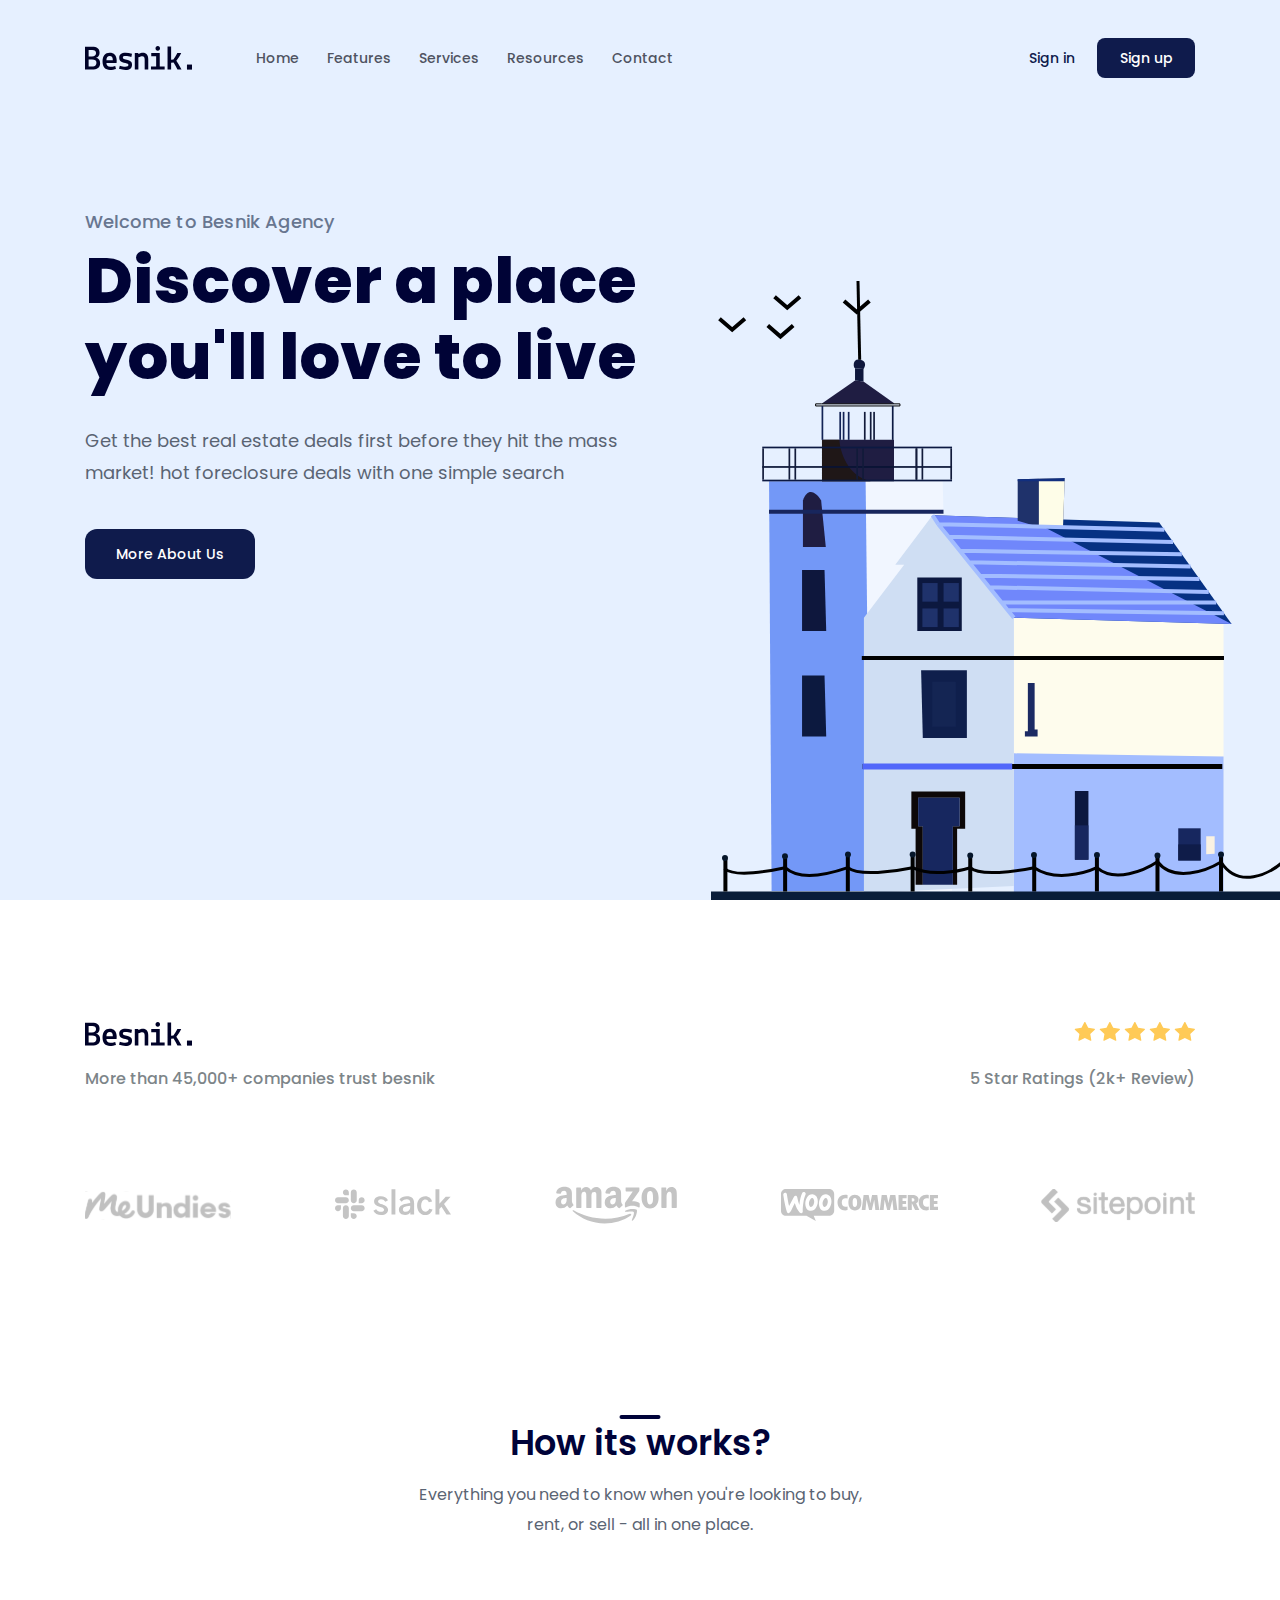
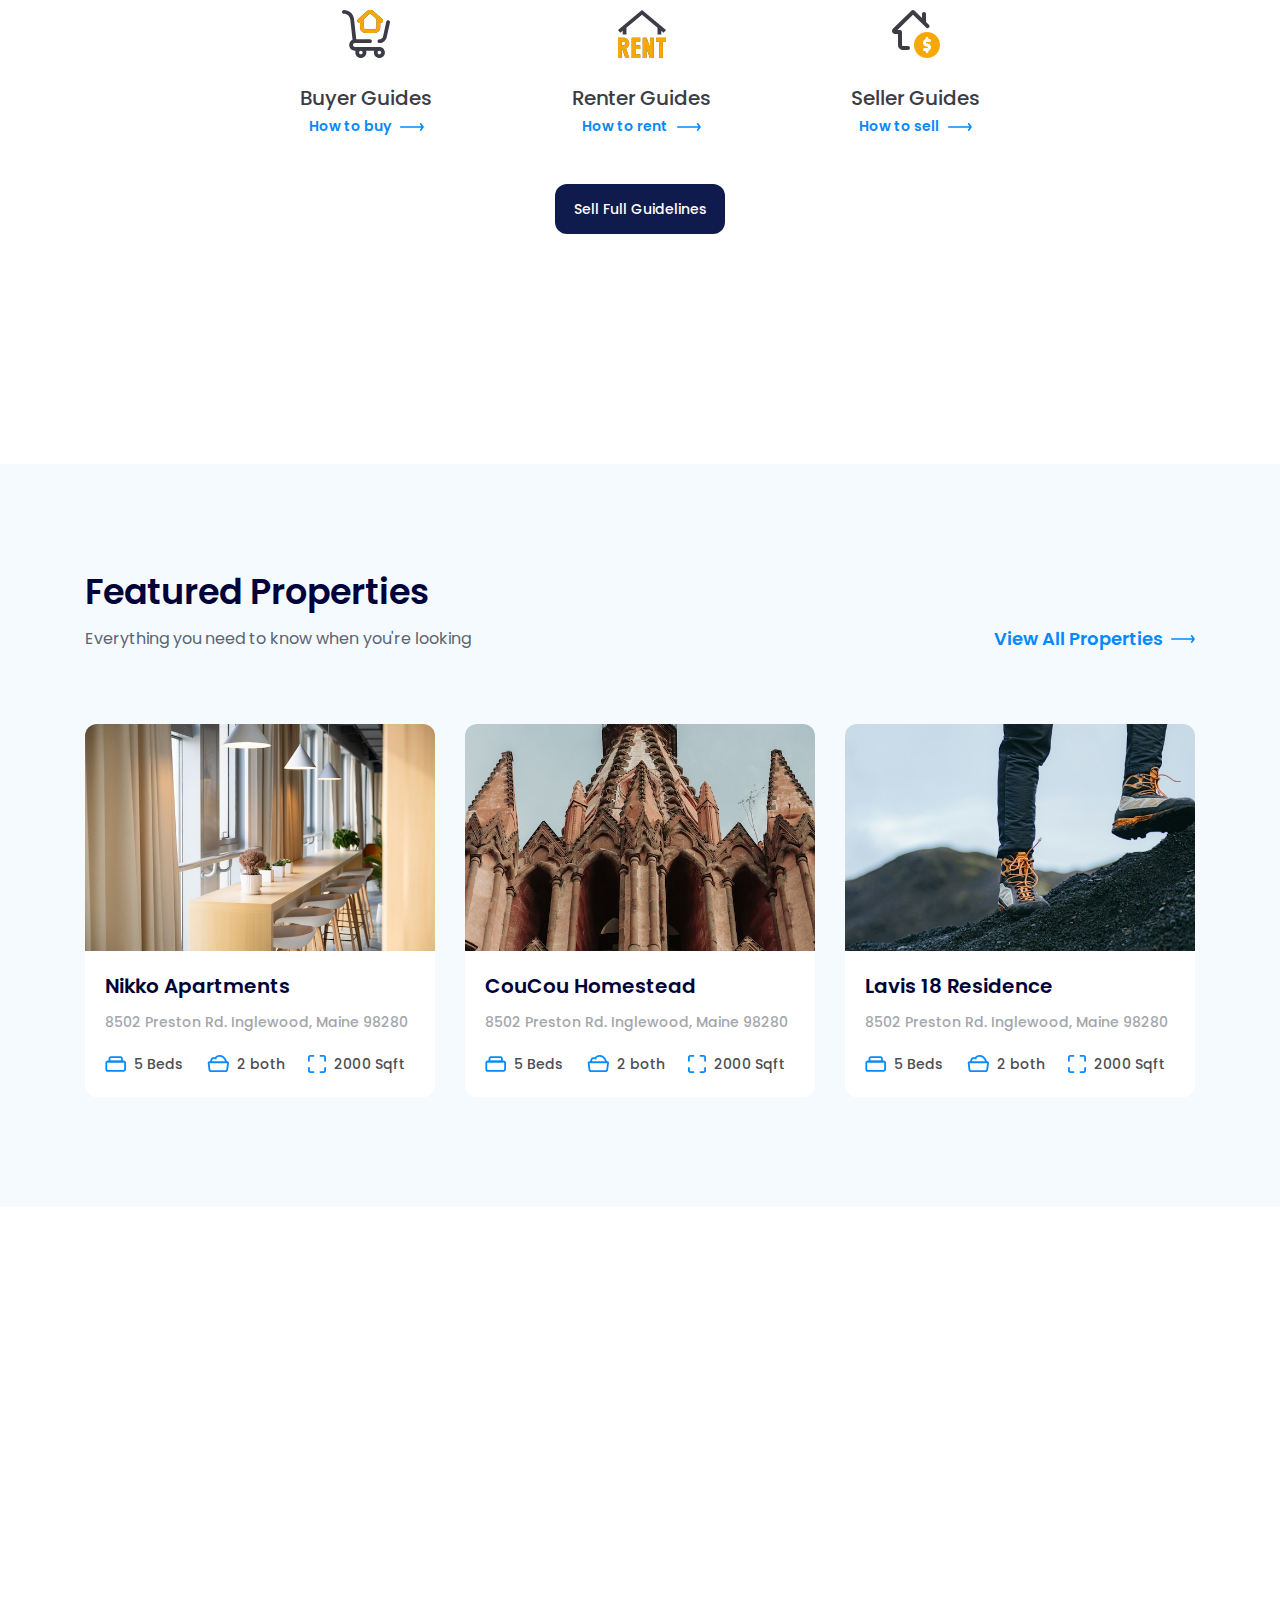
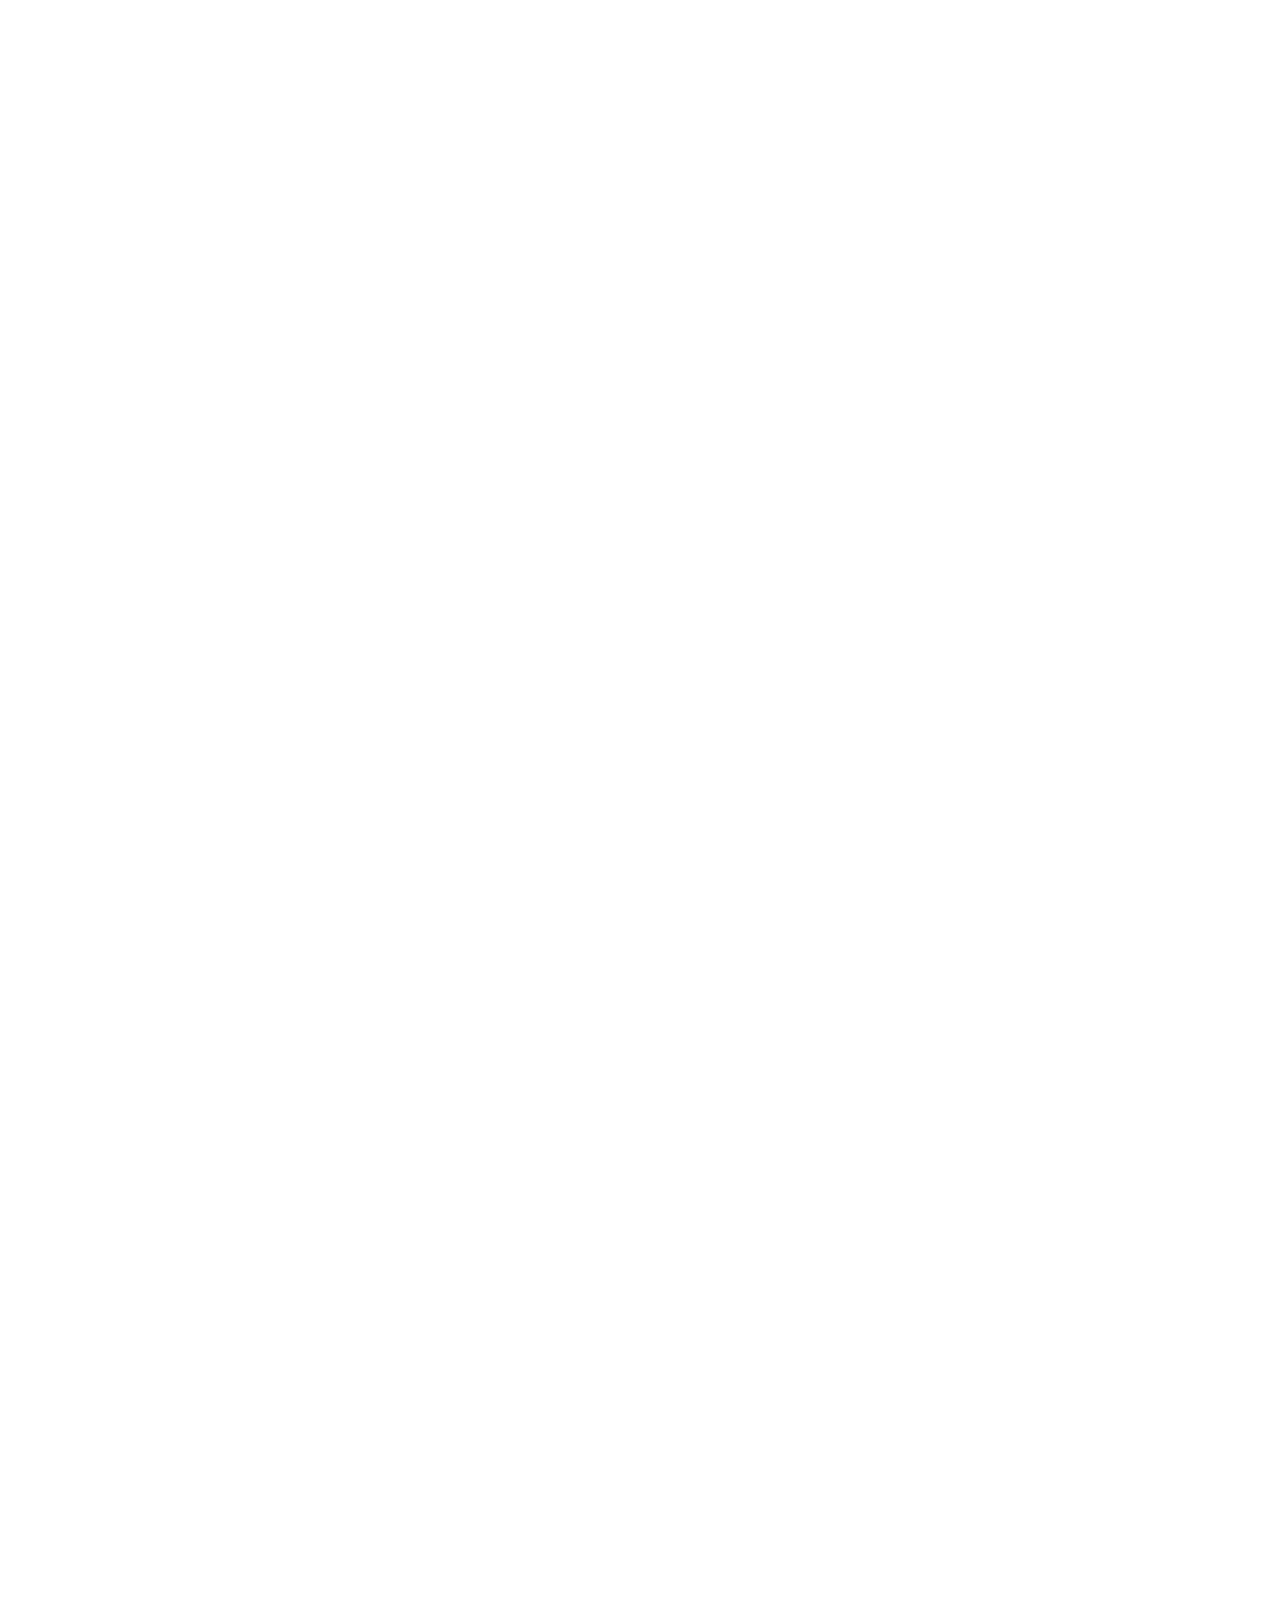
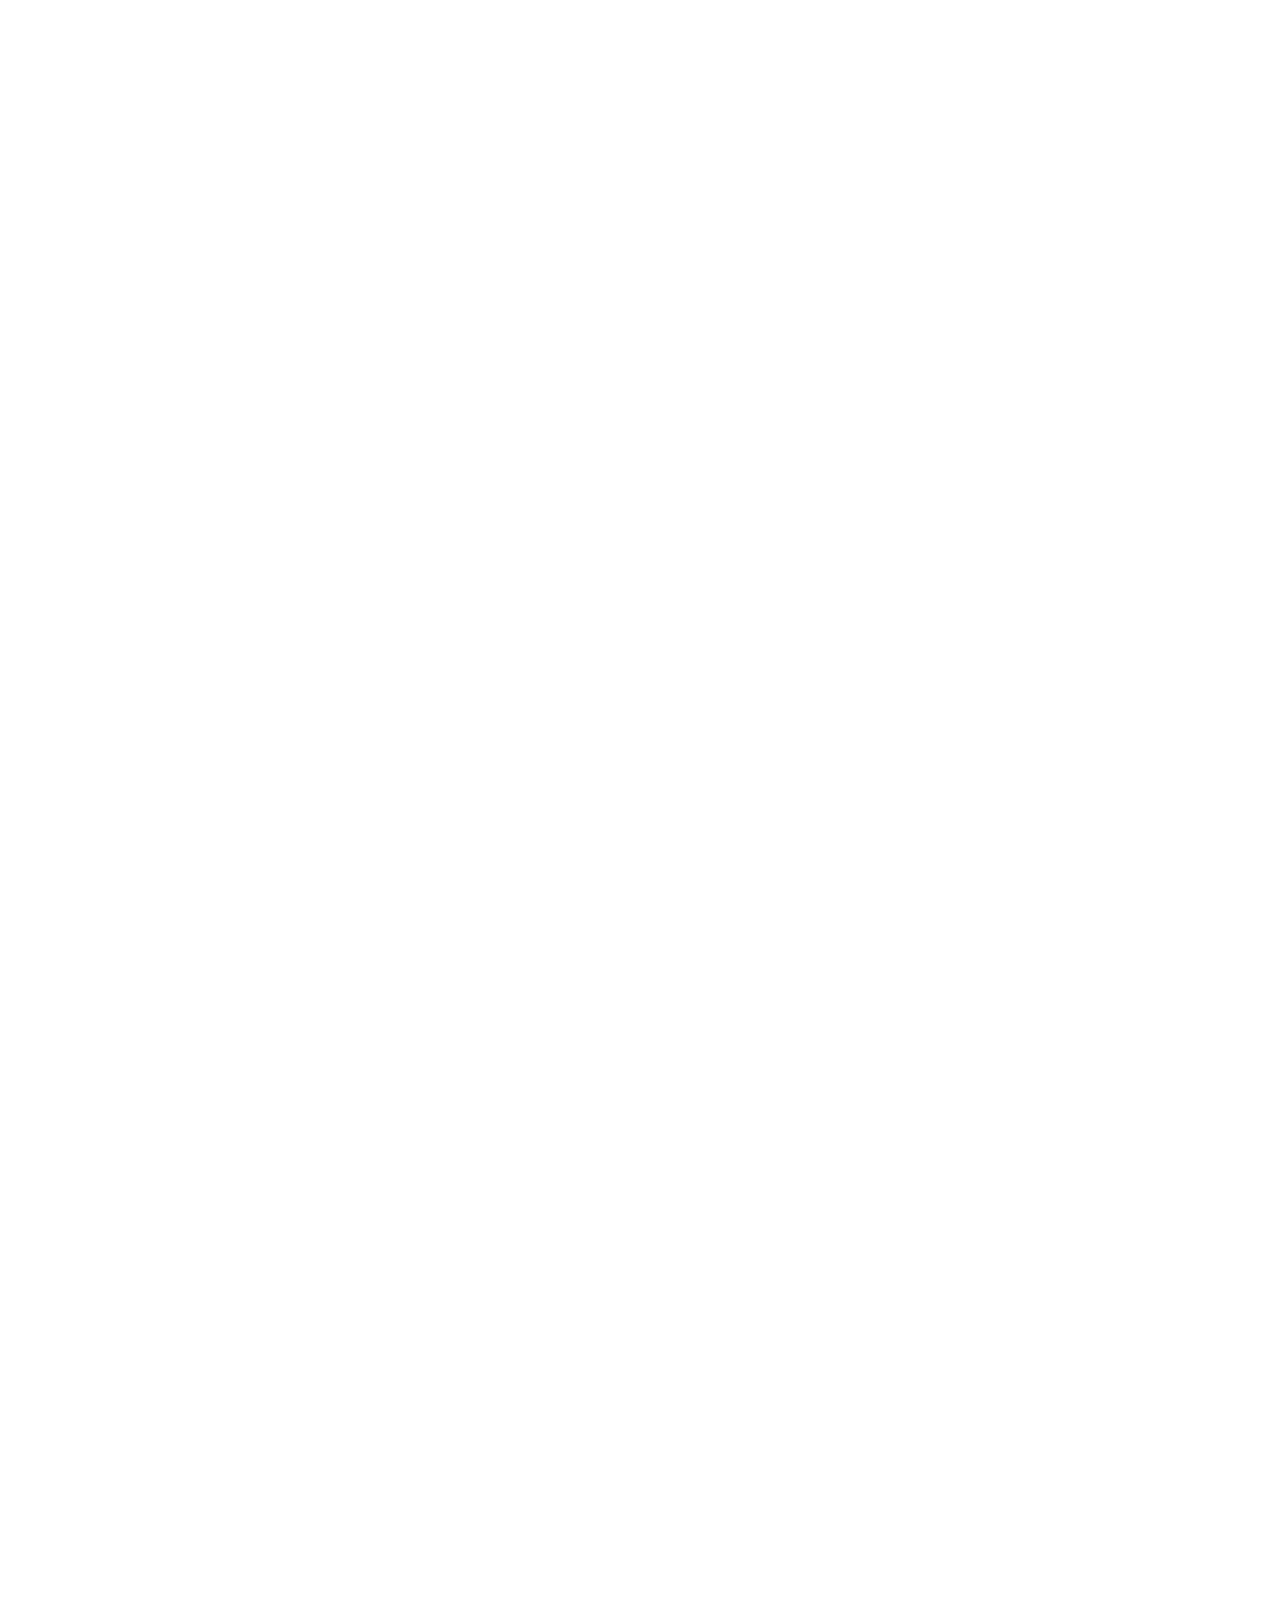
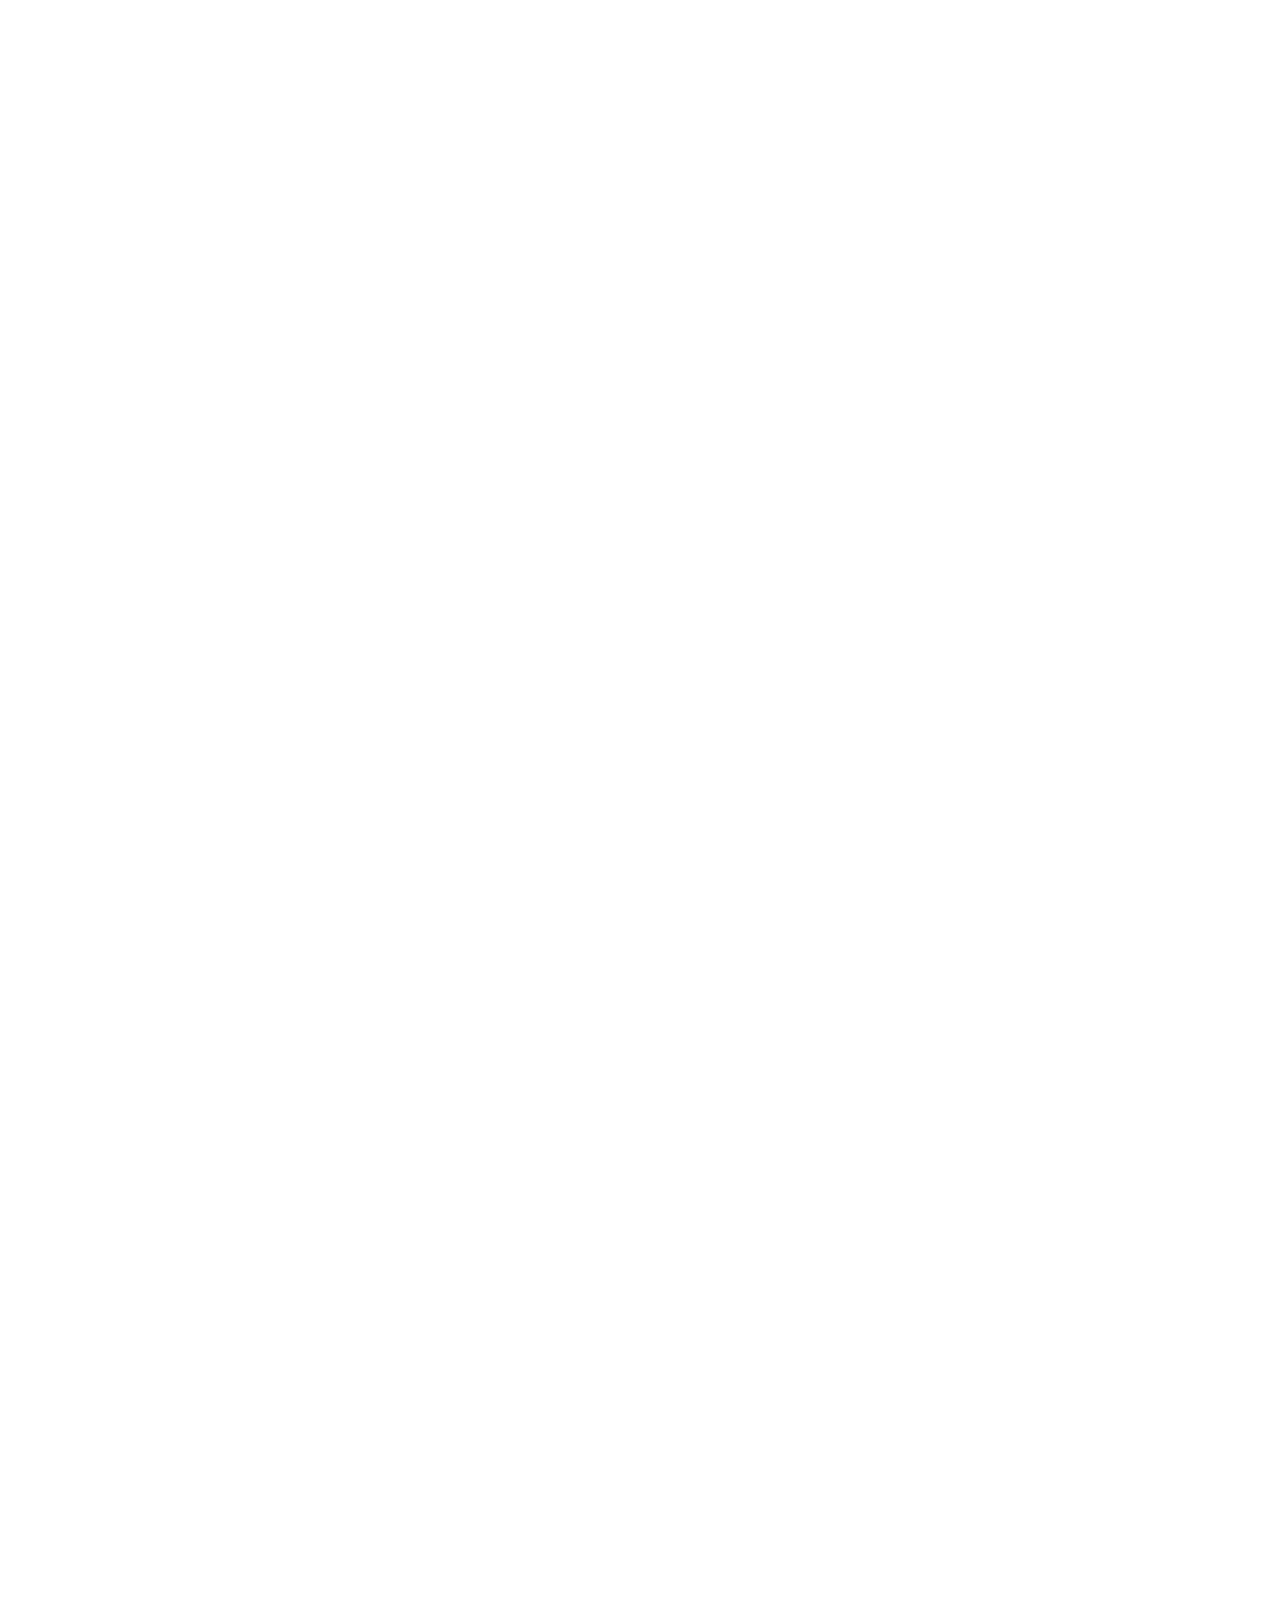
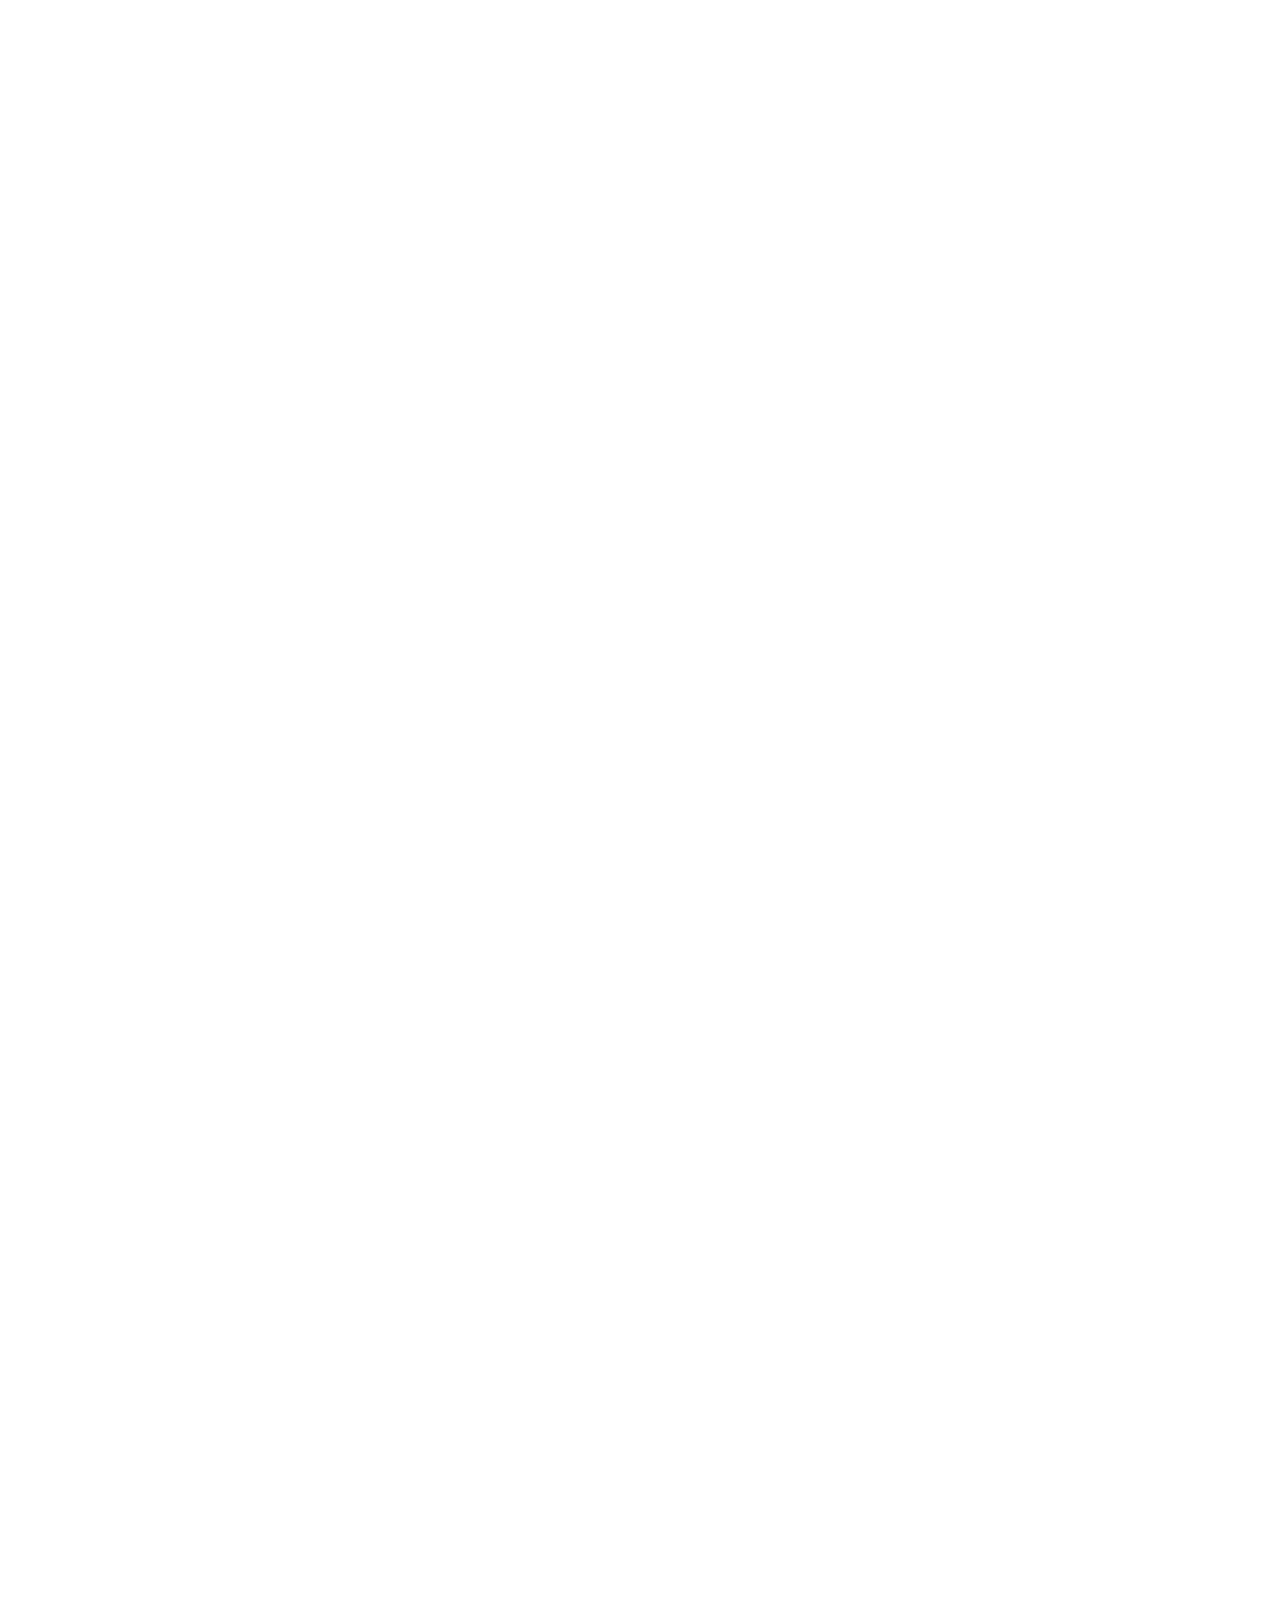
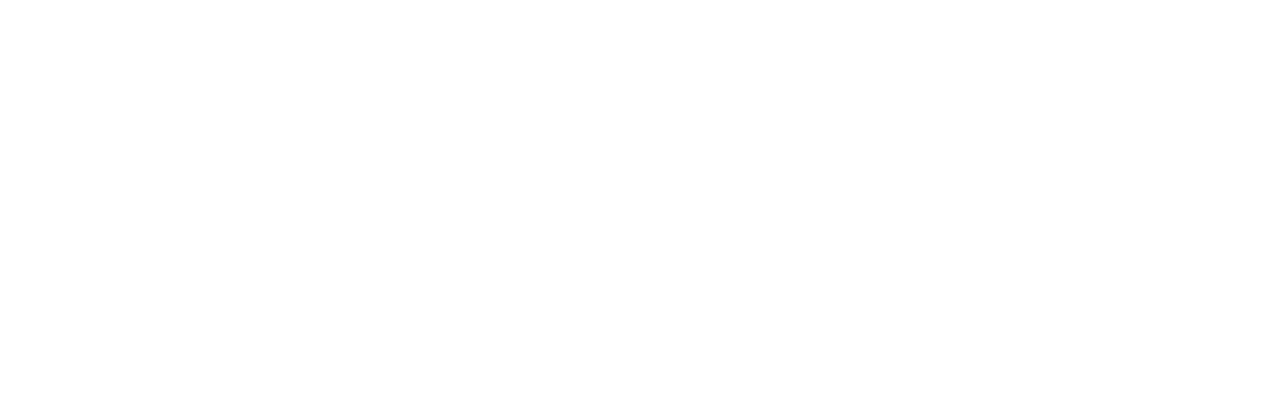
==== index.html @ 56e21c29 "_" ====
<!DOCTYPE html>
<html lang="en">
  <head>
    <meta charset="UTF-8" />
    <meta name="viewport" content="width=device-width, initial-scale=1.0" />
    <title>Project 01</title>
    <link rel="stylesheet" href="./assets/css/reset.css" />
    <link rel="stylesheet" href="./assets/css/fonts/stylesheet.css" />
    <link rel="stylesheet" href="./assets/css/style.css" />
  </head>
  <body>
    <main style="height: 10000px">
      <!-- Header -->
      <header class="header">
        <div class="content">
          <nav class="navbar">
            <!-- Logo -->
            <img src="./assets/css/img/logo.svg" alt="Besnik." />
            <!-- Navigation -->
            <ul>
              <li><a href="#!">Home</a></li>
              <li><a href="#!">Features</a></li>
              <li><a href="#!">Services</a></li>
              <li><a href="#!">Resources</a></li>
              <li><a href="#!">Contact</a></li>
            </ul>
            <!-- Action -->
            <div class="action">
              <a href="#!" class="action-link">Sign in</a>
              <a href="#!" class="btn action-btn">Sign up</a>
            </div>
          </nav>
          <div class="hero">
            <div class="info">
              <p class="sub-title">Welcome to Besnik Agency</p>
              <h1 class="title">Discover a place you'll love to live</h1>
              <p class="desc">
                Get the best real estate deals first before they hit the mass
                market! hot foreclosure deals with one simple search
              </p>
              <a href="#!" class="btn hero-cta">More About Us</a>
            </div>
            <img
              src="./assets/css/img/hero-img.svg"
              alt="Discover a place you'll love to live"
              class="hero-img"
            />
          </div>
        </div>
      </header>
      <!-- Clients -->
      <div class="clients">
        <div class="content">
          <div class="row">
            <!-- Logo -->
            <img src="./assets/css/img/logo.svg" alt="Besnik." />
            <!-- Stars -->
            <div class="stars">
              <img src="./assets/css/img/star.svg" alt="star" />
              <img src="./assets/css/img/star.svg" alt="star" />
              <img src="./assets/css/img/star.svg" alt="star" />
              <img src="./assets/css/img/star.svg" alt="star" />
              <img src="./assets/css/img/star.svg" alt="star" />
            </div>
          </div>
          <div class="row row-desc">
            <p class="desc">More than 45,000+ companies trust besnik</p>
            <p class="desc">5 Star Ratings (2k+ Review)</p>
          </div>
          <div class="images">
            <img src="./assets/css/img/client-1.svg" alt="Client 1" />
            <img src="./assets/css/img/client-2.svg" alt="Client 2" />
            <img src="./assets/css/img/client-3.svg" alt="Client 3" />
            <img src="./assets/css/img/client-4.svg" alt="Client 4" />
            <img src="./assets/css/img/client-5.svg" alt="Client 5" />
          </div>
        </div>
      </div>
      <!-- Guides -->
      <div class="guides">
        <div class="content">
          <h2 class="sub-title">How its works?</h2>
          <p class="desc">
            Everything you need to know when you're looking to buy, rent, or
            sell - all in one place.
          </p>

          <!-- List guide -->
          <ul class="list-guide">
            <li class="guide-item">
              <img src="./assets/css/img/buyer.svg" alt="Buyer" class="icon" />
              <h3 class="title">Buyer Guides</h3>
              <a href="#!" class="link">
                <span>How to buy</span>
                <img
                  src="./assets/css/img/arrow-right.svg"
                  alt="Arrow right"
                  class="arrow"
                />
              </a>
            </li>
            <li class="guide-item">
              <img
                src="./assets/css/img/renter.svg"
                alt="Renter"
                class="icon"
              />
              <h3 class="title">Renter Guides</h3>
              <a href="#!" class="link">
                <span>How to rent</span>
                <img
                  src="./assets/css/img/arrow-right.svg"
                  alt="Arrow right"
                  class="arrow"
                />
              </a>
            </li>
            <li class="guide-item">
              <img
                src="./assets/css/img/seller.svg"
                alt="Seller"
                class="icon"
              />
              <h3 class="title">Seller Guides</h3>
              <a href="#!" class="link">
                <span>How to sell</span>
                <img
                  src="./assets/css/img/arrow-right.svg"
                  alt="Arrow right"
                  class="arrow"
                />
              </a>
            </li>
          </ul>

          <div class="guide-cta">
            <a href="#!" class="btn">Sell Full Guidelines</a>
          </div>
        </div>
      </div>

      <!-- Featured -->
      <div class="featured">
        <div class="content">
          <header>
            <h2 class="sub-title">Featured Properties</h2>
            <div class="row">
              <p class="desc">
                Everything you need to know when you're looking
              </p>
              <a href="#!" class="link">
                <span>View All Properties</span>
                <img
                  src="./assets/css/img/arrow-right.svg"
                  alt="Arrow right"
                  class="arrow"
                />
              </a>
            </div>
            
          </header>
          <div class="list">   
            <!-- Featured item 1 -->
            <div class="item">
              <a href="#!">
                <img src="./assets/css/img/featured-1.jpg" alt="Nikko Apartments" class="thumb">
              </a>
              <div class="body">
                <h3 class="title"><a href="#!">Nikko Apartments</a></h3>
                <p class="desc">8502 Preston Rd. Inglewood, Maine 98280</p>
                <div class="info">
                  <img src="./assets/css/img/beds.svg" alt="" class="icon">
                  <span class="label">5 Beds</span>

                  <img src="./assets/css/img/both.svg" alt="" class="icon">
                  <span class="label">2 both</span>

                  <img src="./assets/css/img/sqft.svg" alt="" class="icon">
                  <span class="label">2000 Sqft</span>
              </div>
            </div>
            </div>
            <!-- Featured item 2 -->
            <div class="item">
              <a href="#!"><img src="./assets/css/img/featured-2.jpg" alt="CouCou Homestead" class="thumb"></a>
              <div class="body">
                <h3 class="title"><a href="#!" class="line-clamp ">CouCou Homestead </a></h3>
                <p class="desc line-clamp" style="--line-clamp: 3">8502 Preston Rd. Inglewood, Maine 98280</p>
                <div class="info">
                  <img src="./assets/css/img/beds.svg" alt="" class="icon">
                  <span class="label">5 Beds</span>
                  <img src="./assets/css/img/both.svg" alt="" class="icon">
                  <span class="label">2 both</span>

                  <img src="./assets/css/img/sqft.svg" alt="" class="icon">
                  <span class="label">2000 Sqft</span>
              </div>
            </div>
            </div>
          
            <!-- Featured item 3 -->
            <div class="item">
              <a href="#!"><img src="./assets/css/img/featured-3.jpg" alt="Lavis 18 Residence" class="thumb"></a>
              <div class="body">
                <h3 class="title"><a href="#!">Lavis 18 Residence</a></h3>
                <p class="desc">8502 Preston Rd. Inglewood, Maine 98280</p>
                <div class="info">
                  <img src="./assets/css/img/beds.svg" alt="" class="icon">
                  <span class="label">5 Beds</span>

                  <img src="./assets/css/img/both.svg" alt="" class="icon">
                  <span class="label">2 both</span>

                  <img src="./assets/css/img/sqft.svg" alt="" class="icon">
                  <span class="label">2000 Sqft</span>
              </div>
            </div>
            </div>
          </div>
      </div>
    </main>
  </body>
</html>
---- assets/css/fonts/stylesheet.css ----
/* ========== Poppins ==========  */
@font-face {
  font-family: "Poppins";
  src: url("Poppins/Poppins-BlackItalic.woff2") format("woff2"),
    url("Poppins/Poppins-BlackItalic.woff") format("woff");
  font-weight: 900;
  font-style: italic;
  font-display: swap;
}

@font-face {
  font-family: "Poppins";
  src: url("Poppins/Poppins-Black.woff2") format("woff2"),
    url("Poppins/Poppins-Black.woff") format("woff");
  font-weight: 900;
  font-style: normal;
  font-display: swap;
}

@font-face {
  font-family: "Poppins";
  src: url("Poppins/Poppins-Bold.woff2") format("woff2"),
    url("Poppins/Poppins-Bold.woff") format("woff");
  font-weight: bold;
  font-style: normal;
  font-display: swap;
}

@font-face {
  font-family: "Poppins";
  src: url("Poppins/Poppins-BoldItalic.woff2") format("woff2"),
    url("Poppins/Poppins-BoldItalic.woff") format("woff");
  font-weight: bold;
  font-style: italic;
  font-display: swap;
}

@font-face {
  font-family: "Poppins";
  src: url("Poppins/Poppins-ExtraLight.woff2") format("woff2"),
    url("Poppins/Poppins-ExtraLight.woff") format("woff");
  font-weight: 200;
  font-style: normal;
  font-display: swap;
}

@font-face {
  font-family: "Poppins";
  src: url("Poppins/Poppins-ExtraBold.woff2") format("woff2"),
    url("Poppins/Poppins-ExtraBold.woff") format("woff");
  font-weight: bold;
  font-style: normal;
  font-display: swap;
}

@font-face {
  font-family: "Poppins";
  src: url("Poppins/Poppins-ExtraBoldItalic.woff2") format("woff2"),
    url("Poppins/Poppins-ExtraBoldItalic.woff") format("woff");
  font-weight: bold;
  font-style: italic;
  font-display: swap;
}

@font-face {
  font-family: "Poppins";
  src: url("Poppins/Poppins-ExtraLightItalic.woff2") format("woff2"),
    url("Poppins/Poppins-ExtraLightItalic.woff") format("woff");
  font-weight: 200;
  font-style: italic;
  font-display: swap;
}

@font-face {
  font-family: "Poppins";
  src: url("Poppins/Poppins-Italic.woff2") format("woff2"),
    url("Poppins/Poppins-Italic.woff") format("woff");
  font-weight: normal;
  font-style: italic;
  font-display: swap;
}

@font-face {
  font-family: "Poppins";
  src: url("Poppins/Poppins-Regular.woff2") format("woff2"),
    url("Poppins/Poppins-Regular.woff") format("woff");
  font-weight: normal;
  font-style: normal;
  font-display: swap;
}

@font-face {
  font-family: "Poppins";
  src: url("Poppins/Poppins-LightItalic.woff2") format("woff2"),
    url("Poppins/Poppins-LightItalic.woff") format("woff");
  font-weight: 300;
  font-style: italic;
  font-display: swap;
}

@font-face {
  font-family: "Poppins";
  src: url("Poppins/Poppins-MediumItalic.woff2") format("woff2"),
    url("Poppins/Poppins-MediumItalic.woff") format("woff");
  font-weight: 500;
  font-style: italic;
  font-display: swap;
}

@font-face {
  font-family: "Poppins";
  src: url("Poppins/Poppins-Medium.woff2") format("woff2"),
    url("Poppins/Poppins-Medium.woff") format("woff");
  font-weight: 500;
  font-style: normal;
  font-display: swap;
}

@font-face {
  font-family: "Poppins";
  src: url("Poppins/Poppins-Light.woff2") format("woff2"),
    url("Poppins/Poppins-Light.woff") format("woff");
  font-weight: 300;
  font-style: normal;
  font-display: swap;
}

@font-face {
  font-family: "Poppins";
  src: url("Poppins/Poppins-SemiBold.woff2") format("woff2"),
    url("Poppins/Poppins-SemiBold.woff") format("woff");
  font-weight: 600;
  font-style: normal;
  font-display: swap;
}

@font-face {
  font-family: "Poppins";
  src: url("Poppins/Poppins-ThinItalic.woff2") format("woff2"),
    url("Poppins/Poppins-ThinItalic.woff") format("woff");
  font-weight: 100;
  font-style: italic;
  font-display: swap;
}

@font-face {
  font-family: "Poppins";
  src: url("Poppins/Poppins-Thin.woff2") format("woff2"),
    url("Poppins/Poppins-Thin.woff") format("woff");
  font-weight: 100;
  font-style: normal;
  font-display: swap;
}

@font-face {
  font-family: "Poppins";
  src: url("Poppins/Poppins-SemiBoldItalic.woff2") format("woff2"),
    url("Poppins/Poppins-SemiBoldItalic.woff") format("woff");
  font-weight: 600;
  font-style: italic;
  font-display: swap;
}

/* ========== Poppins ==========  */
---- assets/css/style.css ----
* {
  box-sizing: border-box;
}

:root {
  --primary-color: #0f1b4c;
}

html {
  font-size: 62.5%;
}

body {
  font-size: 1.6rem;
  font-family: "Poppins";
}

/* =========== common ============= */

a {
  text-decoration: none;
}

.content {
  width: 1110px;
  max-width: calc(100% - 48px);
  margin-left: auto;
  margin-right: auto;
}

.btn {
  display: inline-block;
  min-width: 98px;
  padding: 18px 16px;
  border-radius: 12px;
  background: var(--primary-color);
  color: #fff;
  text-align: center;
  font-size: 1.4rem;
  font-style: normal;
  font-weight: 500;
}

.btn:hover {
  opacity: 0.9;
}

.line-clamp {
  display: -webkit-box;
  -webkit-line-clamp: var(--line-clamp, 2);
  -webkit-box-orient: vertical;
  overflow: hidden;
}

/* =========== Header ============= */

.header {
  position: relative;
  background: #e6f0ff;
  height: 100vh;
  z-index: 1;
}

.navbar {
  display: flex;
  align-items: center;
  padding-top: 38px;
}

.navbar ul {
  display: flex;
  margin-left: 50px;
}

.navbar ul a {
  font-size: 1.4rem;
  font-weight: 500;
  padding: 8px 1.4rem;
  color: #4f5361;
}

.navbar ul a:hover {
  text-decoration: underline;
}
.navbar .action {
  margin-left: auto;
}

.navbar .action-link {
  font-size: 1.4rem;
  font-weight: 500;
  color: var(--primary-color);
}

.navbar .action-btn {
  padding: 13px 16px;
  margin-left: 18px;
  border-radius: 8px;
}

.hero {
  margin-top: 130px;
}

.hero .info {
  width: 51%;
}

.hero .sub-title {
  color: #687690;
  font-size: 1.8rem;
  font-weight: 500;
  line-height: 1.5;
  letter-spacing: 0.01em;
}

.hero .title {
  margin-top: 8px;
  color: #000336;
  font-size: 6.4rem;
  font-weight: 700;
  line-height: 1.19;
}

.hero .desc {
  margin-top: 30px;
  color: #5a6473;
  font-size: 1.8rem;
  font-weight: 400;
  line-height: 1.78;
}

.hero-cta {
  min-width: 170px;
  margin-top: 40px;
}

.hero-img {
  position: absolute;
  right: calc((100vw - 1110px) / 2 - 100px);
  bottom: 0;
}

/* =========== Clients ============= */

.clients {
  margin-top: 122px;
}

.clients .row {
  display: flex;
  justify-content: space-between;
}

.clients .desc {
  font-size: 1.6rem;
  font-weight: 500;
  line-height: 1.25;
  word-wrap: break-word;
  color: #7d8589;
}

.clients .row-desc {
  margin-top: 23px;
}

.clients .images {
  margin-top: 96px;
  display: flex;
  align-items: center;
  justify-content: space-between;
}

/* =========== Guides ============= */
.guides {
  margin-top: 200px;
}

.guides .sub-title {
  color: #000339;
  text-align: center;
  font-size: 3.5rem;
  font-style: normal;
  font-weight: 600;
  line-height: 1;
  position: relative;
}

.guides .sub-title::before {
  content: "";
  display: inline-block;
  top: -10px;
  left: 50%;
  width: 41px;
  height: 4px;
  flex-shrink: 0;
  border-radius: 12px;
  background: #000339;
  position: absolute;
  transform: translateX(-50%);
}

.guides .desc {
  width: 459px;
  max-width: 100%;
  margin: 20px auto 0;
  color: #5a6473;
  text-align: center;
  font-size: 1.6rem;
  font-weight: 400;
  line-height: 1.88;
}

.list-guide {
  display: flex;
  margin-top: 70px;
  justify-content: center;
}

.guide-item {
  margin: 0 70px;
  text-align: center;
}

.guide-item .title {
  margin-top: 26px;
  color: #3b3c45;
  font-size: 2rem;
  font-style: normal;
  font-weight: 500;
  line-height: 1.1;
}

.guide-item .link {
  display: inline-block;
  color: #0689ff;
  margin-top: 10px;
  font-size: 1.4rem;
  font-weight: 600;
}

.guide-item .arrow {
  margin-left: 6px;
}

.guide-cta {
  display: flex;
  justify-content: center;
  margin-top: 50px;
}

.guide-cta .btn {
  min-width: 170px;
}

/* =========== Featured ============= */
.featured {
  margin-top: 230px;
  padding: 110px 0;
  background: #f5fafe;
}

.featured .sub-title {
  color: #000339;
  font-size: 3.5rem;
  font-weight: 600;
  line-height: 1;
}

.featured .row {
  display: flex;
  justify-content: space-between;
  margin-top: 15px;
}

.featured .desc {
  color: #5a6473;
  font-size: 1.6rem;
  font-weight: 400;
  line-height: 1.875;
}

.featured .link {
  display: flex;
  align-items: center;
  color: #0689ff;
  font-size: 1.8rem;
  font-weight: 600;
}

.featured .link .arrow {
  margin-left: 8px;
}

.featured .list {
  display: flex;
  gap: 30px;
  margin-top: 70px;
}

.featured .item {
  flex: 1;
  background: #fff;
  border-radius: 12px;
}

.featured .list .thumb {
  width: 100%;
  height: 227px;
  object-fit: cover;
  border-top-left-radius: 12px;
  border-top-right-radius: 12px;
}

.featured .item .body {
  padding: 17px 20px 24px;
}

.featured .item .title a {
  color: #000339;
  font-size: 2rem;
  font-weight: 600;
  line-height: 1.5;
}

.featured .item .desc {
  margin-top: 11px;
  color: #a3a6ab;
  font-size: 1.4rem;
  font-weight: 500;
  line-height: 1.5;
  word-break: break-all;
}

.featured .item .info {
  display: flex;
  align-items: center;
  margin-top: 21px;
}

.featured .item .icon {
  margin-left: 23px;
}

.featured .item .icon:first-child {
  margin-left: 0;
}
.featured .item .label {
  color: #4d4d52;
  font-size: 1.4rem;
  font-weight: 500;
  letter-spacing: 0.01rem;
  margin-left: 8px;
}
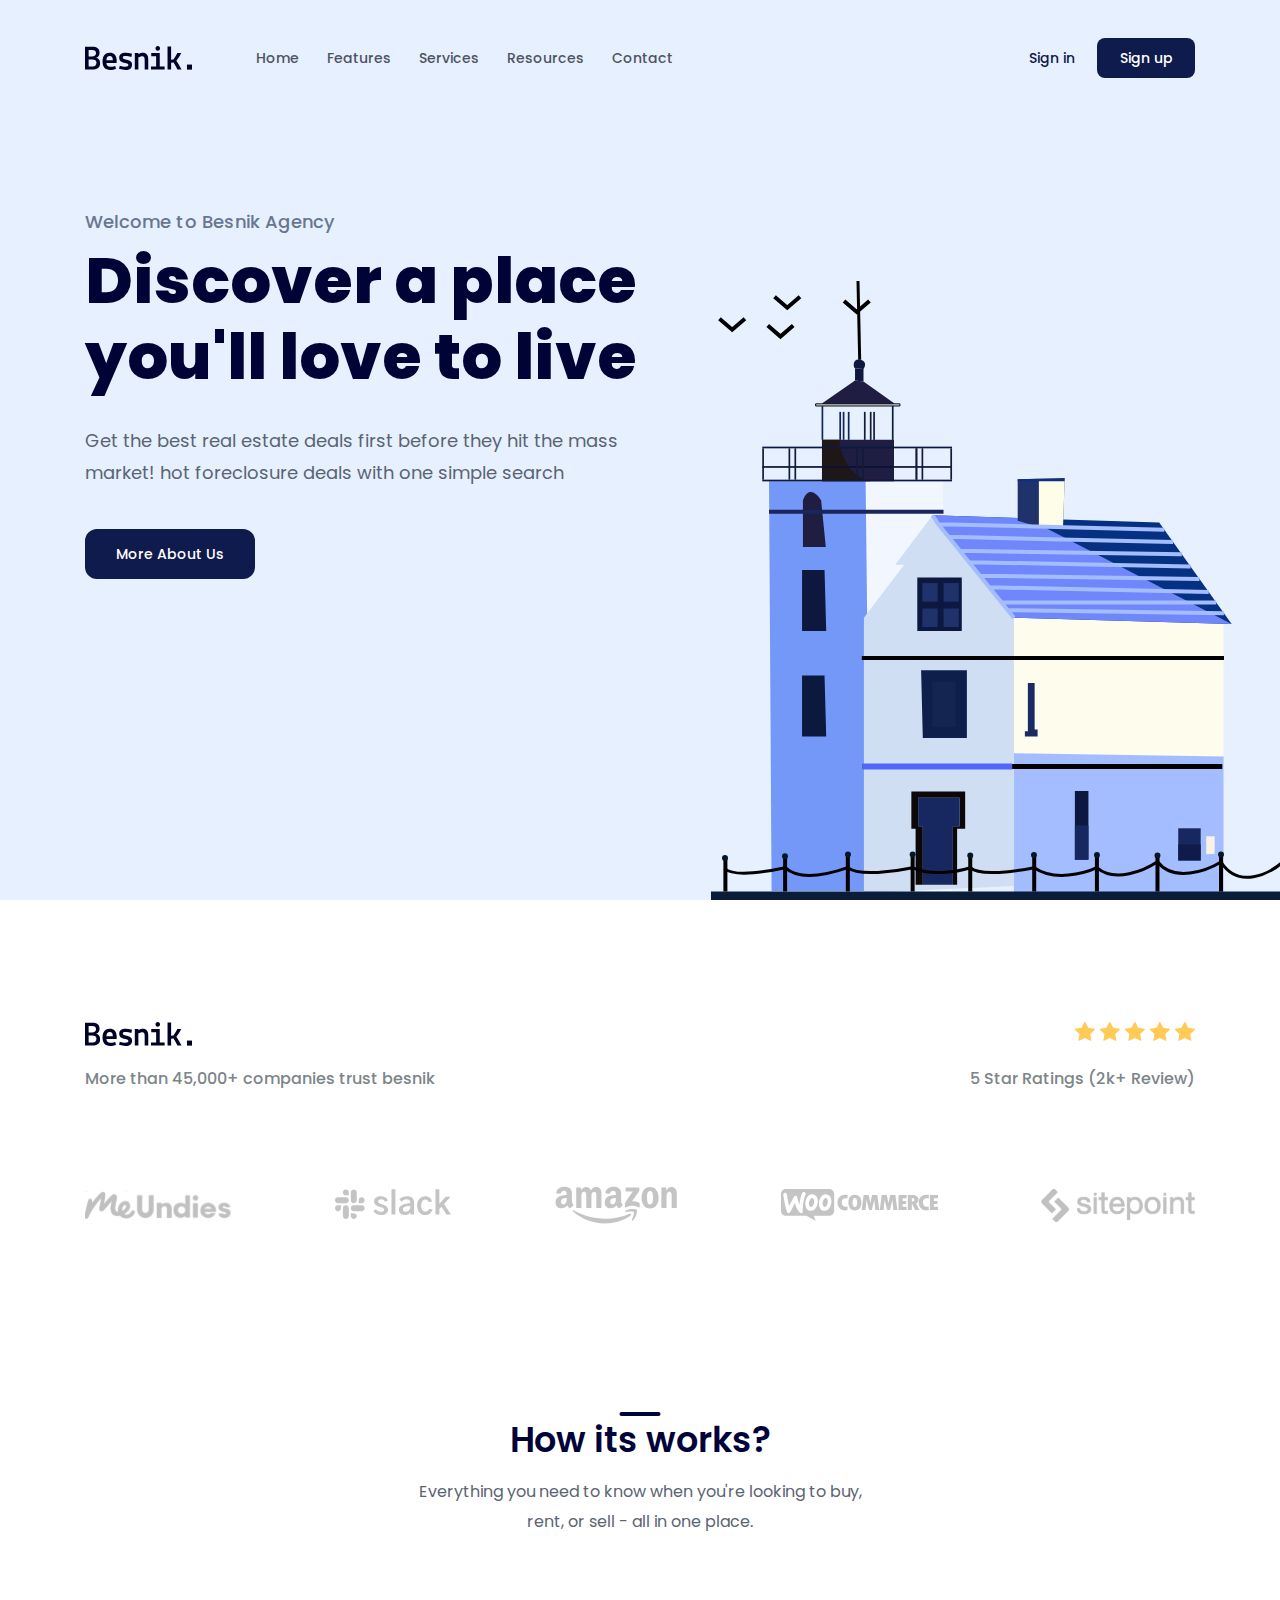
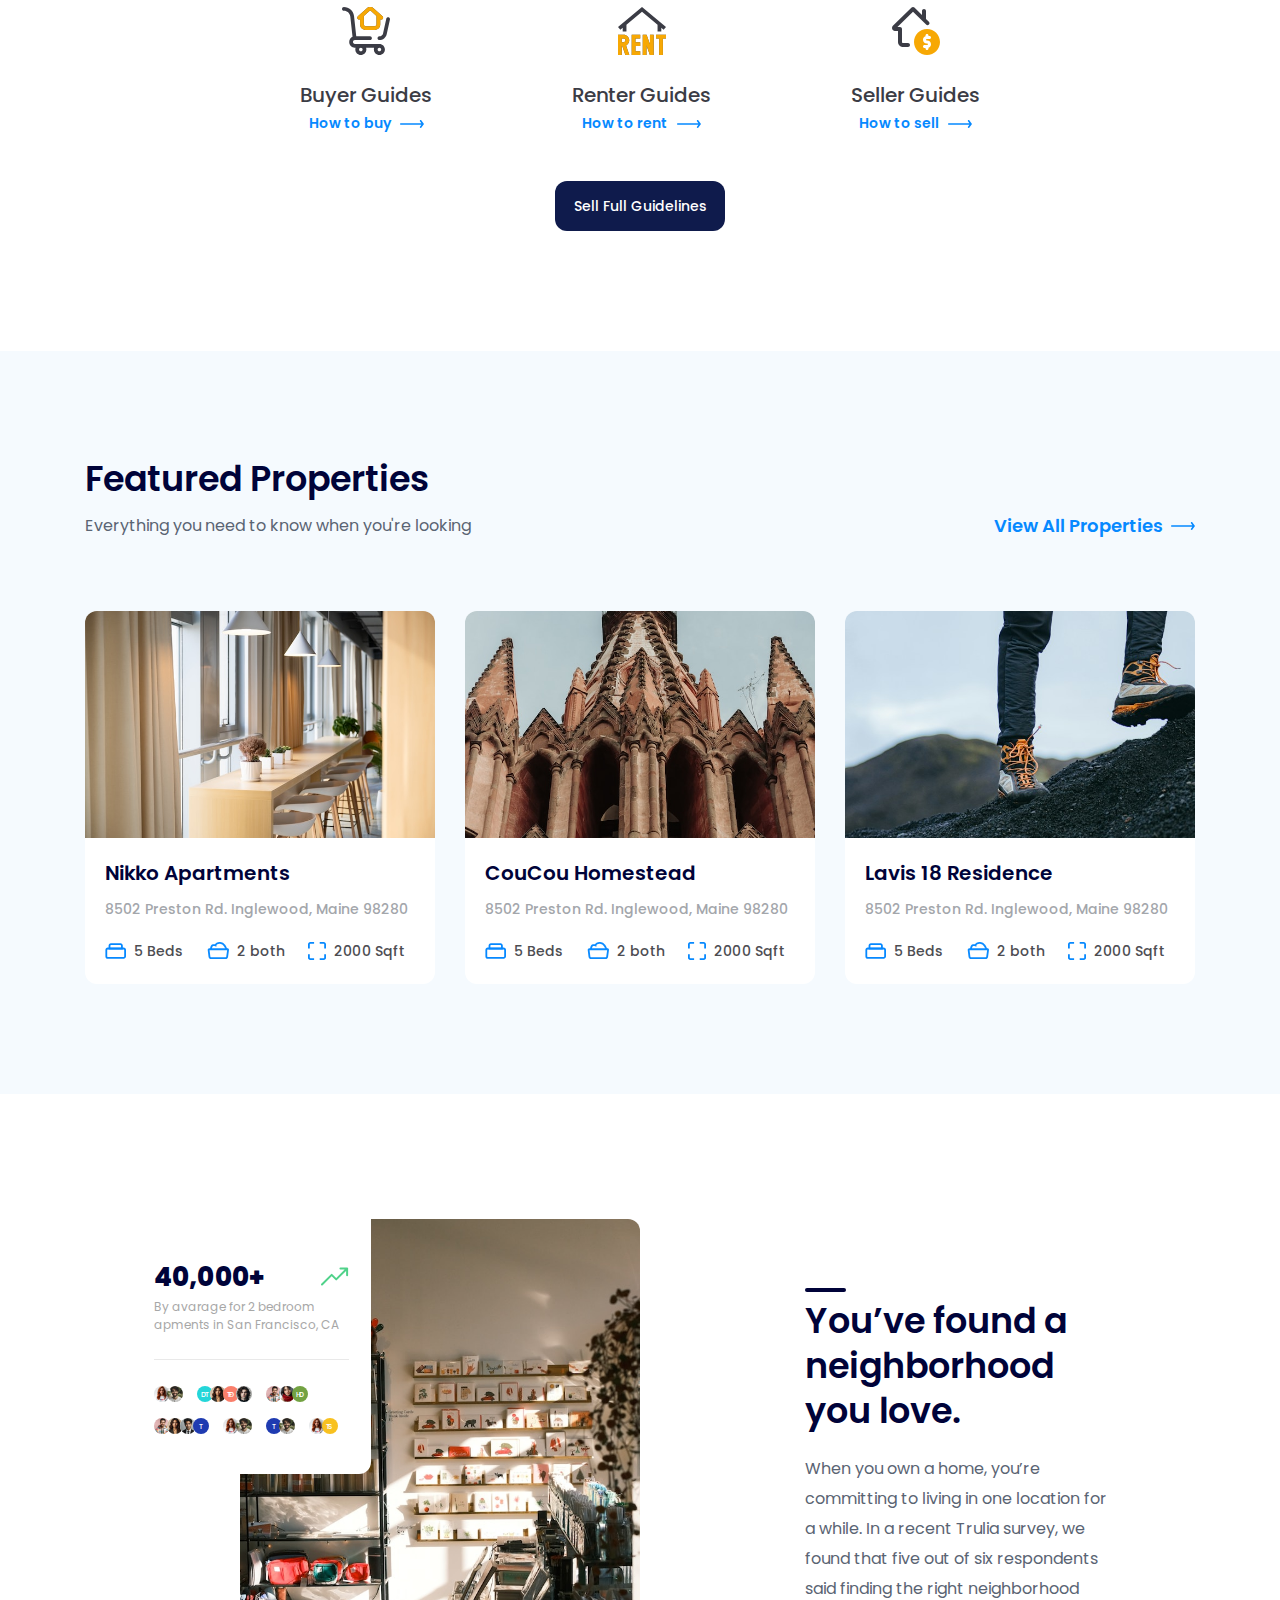
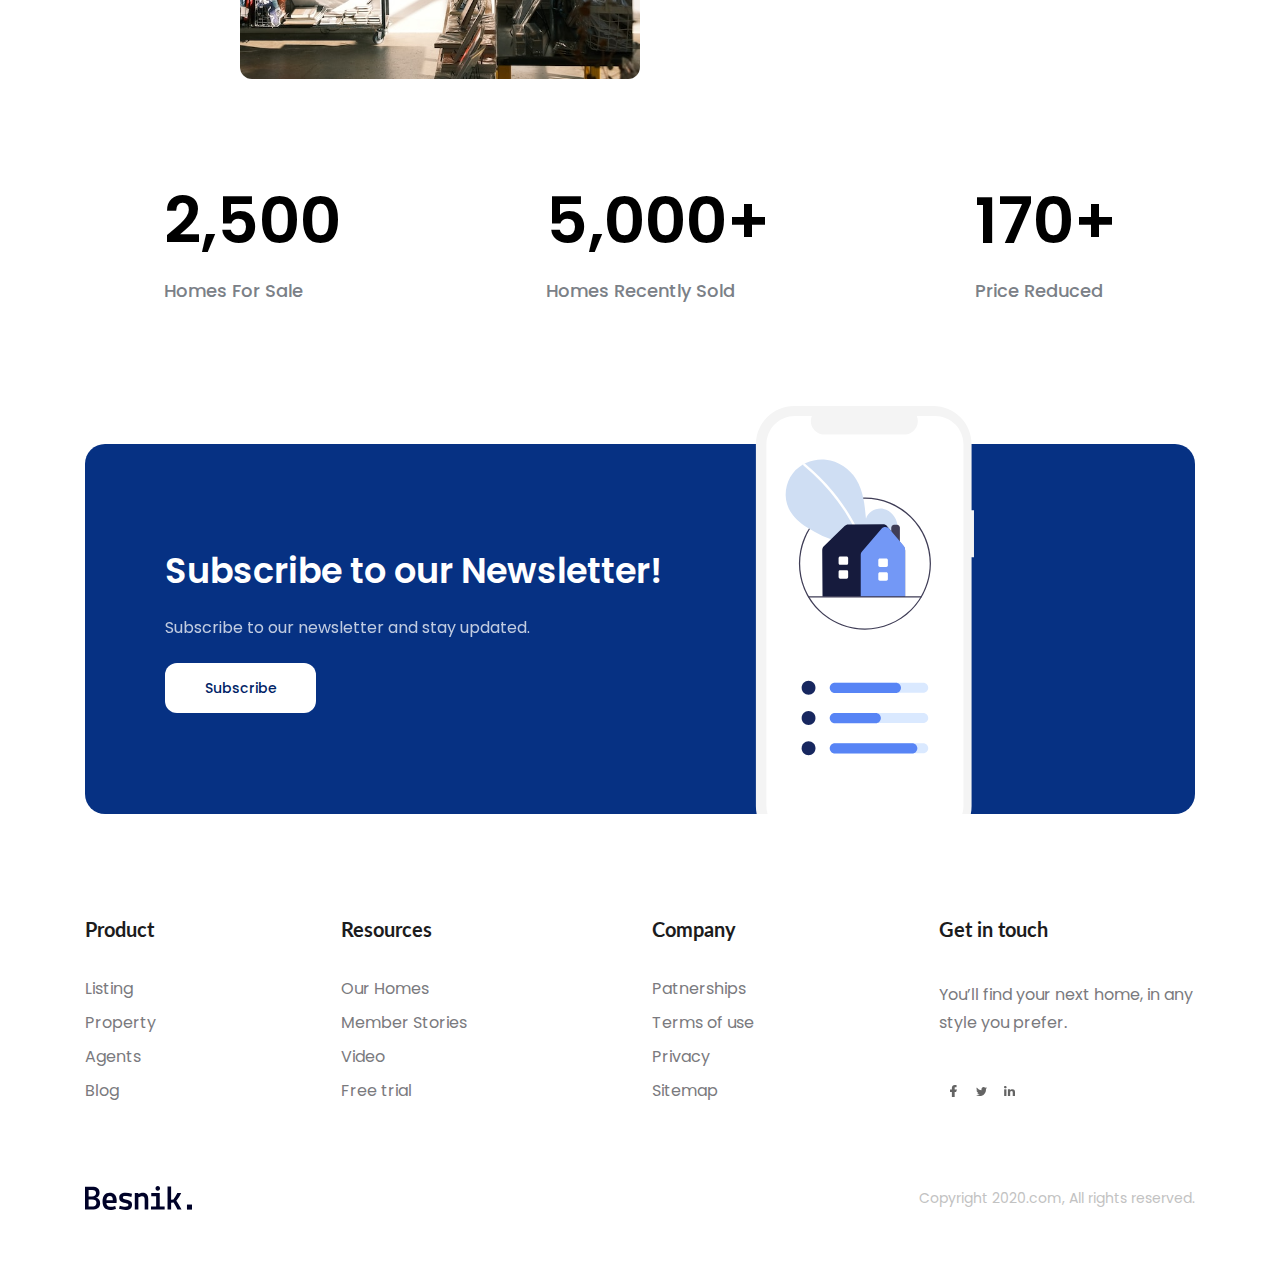
==== commit 9ccd1348: "completed" ====
--- a/index.html
+++ b/index.html
@@ -4,12 +4,24 @@
     <meta charset="UTF-8" />
     <meta name="viewport" content="width=device-width, initial-scale=1.0" />
     <title>Project 01</title>
+
+    <!-- Reset CSS -->
     <link rel="stylesheet" href="./assets/css/reset.css" />
+
+    <!-- Embet fonts -->
     <link rel="stylesheet" href="./assets/css/fonts/stylesheet.css" />
+    <link rel="preconnect" href="https://fonts.googleapis.com" />
+    <link rel="preconnect" href="https://fonts.gstatic.com" crossorigin />
+    <link
+      href="https://fonts.googleapis.com/css2?family=Lato:ital,wght@1,700&display=swap"
+      rel="stylesheet"
+    />
+
+    <!-- Styles -->
     <link rel="stylesheet" href="./assets/css/style.css" />
   </head>
   <body>
-    <main style="height: 10000px">
+    <main>
       <!-- Header -->
       <header class="header">
         <div class="content">
@@ -157,67 +169,316 @@
                 />
               </a>
             </div>
-            
           </header>
-          <div class="list">   
+          <div class="list">
             <!-- Featured item 1 -->
             <div class="item">
               <a href="#!">
-                <img src="./assets/css/img/featured-1.jpg" alt="Nikko Apartments" class="thumb">
+                <img
+                  src="./assets/css/img/featured-1.jpg"
+                  alt="Nikko Apartments"
+                  class="thumb"
+                />
               </a>
               <div class="body">
                 <h3 class="title"><a href="#!">Nikko Apartments</a></h3>
                 <p class="desc">8502 Preston Rd. Inglewood, Maine 98280</p>
                 <div class="info">
-                  <img src="./assets/css/img/beds.svg" alt="" class="icon">
+                  <img src="./assets/css/img/beds.svg" alt="" class="icon" />
                   <span class="label">5 Beds</span>
 
-                  <img src="./assets/css/img/both.svg" alt="" class="icon">
+                  <img src="./assets/css/img/both.svg" alt="" class="icon" />
                   <span class="label">2 both</span>
 
-                  <img src="./assets/css/img/sqft.svg" alt="" class="icon">
+                  <img src="./assets/css/img/sqft.svg" alt="" class="icon" />
                   <span class="label">2000 Sqft</span>
+                </div>
               </div>
-            </div>
             </div>
             <!-- Featured item 2 -->
             <div class="item">
-              <a href="#!"><img src="./assets/css/img/featured-2.jpg" alt="CouCou Homestead" class="thumb"></a>
+              <a href="#!"
+                ><img
+                  src="./assets/css/img/featured-2.jpg"
+                  alt="CouCou Homestead"
+                  class="thumb"
+              /></a>
               <div class="body">
-                <h3 class="title"><a href="#!" class="line-clamp ">CouCou Homestead </a></h3>
-                <p class="desc line-clamp" style="--line-clamp: 3">8502 Preston Rd. Inglewood, Maine 98280</p>
+                <h3 class="title">
+                  <a href="#!" class="line-clamp">CouCou Homestead </a>
+                </h3>
+                <p class="desc line-clamp" style="--line-clamp: 3">
+                  8502 Preston Rd. Inglewood, Maine 98280
+                </p>
                 <div class="info">
-                  <img src="./assets/css/img/beds.svg" alt="" class="icon">
+                  <img src="./assets/css/img/beds.svg" alt="" class="icon" />
                   <span class="label">5 Beds</span>
-                  <img src="./assets/css/img/both.svg" alt="" class="icon">
+                  <img src="./assets/css/img/both.svg" alt="" class="icon" />
                   <span class="label">2 both</span>
 
-                  <img src="./assets/css/img/sqft.svg" alt="" class="icon">
+                  <img src="./assets/css/img/sqft.svg" alt="" class="icon" />
                   <span class="label">2000 Sqft</span>
+                </div>
               </div>
             </div>
-            </div>
-          
+
             <!-- Featured item 3 -->
             <div class="item">
-              <a href="#!"><img src="./assets/css/img/featured-3.jpg" alt="Lavis 18 Residence" class="thumb"></a>
+              <a href="#!"
+                ><img
+                  src="./assets/css/img/featured-3.jpg"
+                  alt="Lavis 18 Residence"
+                  class="thumb"
+              /></a>
               <div class="body">
                 <h3 class="title"><a href="#!">Lavis 18 Residence</a></h3>
                 <p class="desc">8502 Preston Rd. Inglewood, Maine 98280</p>
                 <div class="info">
-                  <img src="./assets/css/img/beds.svg" alt="" class="icon">
+                  <img src="./assets/css/img/beds.svg" alt="" class="icon" />
                   <span class="label">5 Beds</span>
 
-                  <img src="./assets/css/img/both.svg" alt="" class="icon">
+                  <img src="./assets/css/img/both.svg" alt="" class="icon" />
                   <span class="label">2 both</span>
 
-                  <img src="./assets/css/img/sqft.svg" alt="" class="icon">
+                  <img src="./assets/css/img/sqft.svg" alt="" class="icon" />
                   <span class="label">2000 Sqft</span>
+                </div>
               </div>
             </div>
-            </div>
-          </div>
+          </div>
+        </div>
       </div>
+
+      <!-- Stats -->
+      <div class="stats">
+        <div class="content">
+          <div class="row">
+            <div class="img-block">
+              <img
+                src="./assets/css/img/stats-img.jpg"
+                alt="You’ve found a neighborhood you love."
+                class="image"
+              />
+              <!-- Trend -->
+              <div class="stats-trend">
+                <div class="row">
+                  <strong class="value">40,000+</strong>
+                  <img
+                    src="./assets/css/img/arrow-trend-up.svg"
+                    alt=""
+                    class="icon"
+                  />
+                </div>
+                <p class="desc">
+                  By avarage for 2 bedroom apments in San Francisco, CA
+                </p>
+                <div class="separate"></div>
+                <div class="avatar-block">
+                  <div class="avatar-group">
+                    <img
+                      src="./assets/css/img/avatar-1.jpg"
+                      alt=""
+                      class="avatar"
+                    />
+                    <img
+                      src="./assets/css/img/avatar-2.jpg"
+                      alt=""
+                      class="avatar"
+                    />
+                  </div>
+                  <div class="avatar-group">
+                    <div class="avatar" style="--bg-color: #24d6d9">
+                      <span>DT</span>
+                    </div>
+                    <img
+                      src="./assets/css/img/avatar-4.jpg"
+                      alt=""
+                      class="avatar"
+                    />
+                    <div class="avatar" style="--bg-color: #f97f6b">
+                      <span>TĐ</span>
+                    </div>
+                    <img
+                      src="./assets/css/img/avatar-6.jpg"
+                      alt=""
+                      class="avatar"
+                    />
+                  </div>
+                  <div class="avatar-group">
+                    <img
+                      src="./assets/css/img/avatar-7.jpg"
+                      alt=""
+                      class="avatar"
+                    />
+                    <img
+                      src="./assets/css/img/avatar-8.jpg"
+                      alt=""
+                      class="avatar"
+                    />
+                    <div class="avatar" style="--bg-color: #73a242">
+                      <span>HD</span>
+                    </div>
+                  </div>
+                  <div class="avatar-group">
+                    <img
+                      src="./assets/css/img/avatar-10.jpg"
+                      alt=""
+                      class="avatar"
+                    />
+                    <img
+                      src="./assets/css/img/avatar-4.jpg"
+                      alt=""
+                      class="avatar"
+                    />
+                    <img
+                      src="./assets/css/img/avatar-5.jpg"
+                      alt=""
+                      class="avatar"
+                    />
+                    <div class="avatar" style="--bg-color: #1f3bb1">
+                      <span>T</span>
+                    </div>
+                  </div>
+                  <div class="avatar-group">
+                    <img
+                      src="./assets/css/img/avatar-1.jpg"
+                      alt=""
+                      class="avatar"
+                    />
+                    <img
+                      src="./assets/css/img/avatar-2.jpg"
+                      alt=""
+                      class="avatar"
+                    />
+                  </div>
+                  <div class="avatar-group">
+                    <div class="avatar" style="--bg-color: #1f3bb1">
+                      <span>T</span>
+                    </div>
+                    <img
+                      src="./assets/css/img/avatar-2.jpg"
+                      alt=""
+                      class="avatar"
+                    />
+                  </div>
+                  <div class="avatar-group">
+                    <img
+                      src="./assets/css/img/avatar-1.jpg"
+                      alt=""
+                      class="avatar"
+                    />
+                    <div class="avatar" style="--bg-color: #f8c120">
+                      <span>TS</span>
+                    </div>
+                  </div>
+                </div>
+              </div>
+            </div>
+            <div class="info">
+              <h2 class="sub-title">You’ve found a neighborhood you love.</h2>
+              <p class="desc">
+                When you own a home, you’re committing to living in one location
+                for a while. In a recent Trulia survey, we found that five out
+                of six respondents said finding the right neighborhood
+              </p>
+            </div>
+          </div>
+          <div class="row row-qty">
+            <div class="qty-item">
+              <strong class="qty">2,500</strong>
+              <p class="qty-desc">Homes For Sale</p>
+            </div>
+            <div class="qty-item">
+              <strong class="qty">5,000+</strong>
+              <p class="qty-desc">Homes Recently Sold</p>
+            </div>
+            <div class="qty-item">
+              <strong class="qty">170+</strong>
+              <p class="qty-desc">Price Reduced</p>
+            </div>
+          </div>
+        </div>
+      </div>
+
+      <!-- Subcription -->
+      <div class="subcription">
+        <div class="content">
+          <div class="body">
+            <div class="info">
+              <h2 class="sub-title line-clamp">Subscribe to our Newsletter!</h2>
+              <p class="desc line-clamp" style="--line-clamp: 3">
+                Subscribe to our newsletter and stay updated.
+              </p>
+              <a href="#!" class="btn">Subscribe</a>
+            </div>
+            <img
+              src="./assets/css/img/newletter.svg"
+              alt="Subscribe to our Newsletter!"
+              class="image"
+            />
+          </div>
+        </div>
+      </div>
+
+      <!-- Footer -->
+      <footer class="footer">
+        <div class="content">
+          <div class="row row-top">
+            <!-- Product-column -->
+            <div class="column">
+              <h3 class="heading">Product</h3>
+              <ul class="list">
+                <li class="item"><a href="#!">Listing</a></li>
+                <li class="item"><a href="#!">Property</a></li>
+                <li class="item"><a href="#!">Agents</a></li>
+                <li class="item"><a href="#!">Blog</a></li>
+              </ul>
+            </div>
+            <!-- Resources-column -->
+            <div class="column">
+              <h3 class="heading">Resources</h3>
+              <ul class="list">
+                <li class="item"><a href="#!">Our Homes</a></li>
+                <li class="item"><a href="#!">Member Stories</a></li>
+                <li class="item"><a href="#!">Video</a></li>
+                <li class="item"><a href="#!">Free trial</a></li>
+              </ul>
+            </div>
+            <!-- Company-column -->
+            <div class="column">
+              <h3 class="heading">Company</h3>
+              <ul class="list">
+                <li class="item"><a href="#!">Patnerships</a></li>
+                <li class="item"><a href="#!">Terms of use</a></li>
+                <li class="item"><a href="#!">Privacy</a></li>
+                <li class="item"><a href="#!">Sitemap</a></li>
+              </ul>
+            </div>
+            <!-- Get in touch- column -->
+            <div class="column">
+              <h3 class="heading">Get in touch</h3>
+              <p class="desc">
+                You’ll find your next home, in any style you prefer.
+              </p>
+              <div class="social">
+                <a href="#!" class="social-link">
+                  <img src="./assets/css/img/facebook.svg" alt="" />
+                </a>
+                <a href="#!" class="social-link">
+                  <img src="./assets/css/img/twitter.svg" alt="" />
+                </a>
+                <a href="#!" class="social-link">
+                  <img src="./assets/css/img/linkedin.svg" alt="" />
+                </a>
+              </div>
+            </div>
+          </div>
+          <div class="row row-bottom">
+            <img src="./assets/css/img/logo.svg" alt="Besnik." class="logo" />
+            <p class="copyright">Copyright 2020.com, All rights reserved.</p>
+          </div>
+        </div>
+      </footer>
     </main>
   </body>
 </html>
--- a/assets/css/style.css
+++ b/assets/css/style.css
@@ -52,6 +52,12 @@
   overflow: hidden;
 }
 
+.center {
+  display: flex;
+  align-items: center;
+  justify-content: center;
+}
+
 /* =========== Header ============= */
 
 .header {
@@ -144,7 +150,9 @@
 /* =========== Clients ============= */
 
 .clients {
-  margin-top: 122px;
+  margin-top: 79px;
+  padding: 43px 0 64px;
+  /* background: orange; */
 }
 
 .clients .row {
@@ -173,7 +181,8 @@
 
 /* =========== Guides ============= */
 .guides {
-  margin-top: 200px;
+  margin-top: 40px;
+  padding: 93px 0 79px;
 }
 
 .guides .sub-title {
@@ -255,7 +264,7 @@
 
 /* =========== Featured ============= */
 .featured {
-  margin-top: 230px;
+  margin-top: 41px;
   padding: 110px 0;
   background: #f5fafe;
 }
@@ -352,3 +361,283 @@
   letter-spacing: 0.01rem;
   margin-left: 8px;
 }
+
+/* =========== Stats ============= */
+
+.stats {
+  margin-top: 75px;
+  padding: 50px 0;
+}
+
+.stats .content {
+  width: 1017px;
+}
+
+.stats .row {
+  display: flex;
+}
+
+.stats .img-block,
+.stats .info {
+  width: 50%;
+}
+
+.stats .img-block {
+  position: relative;
+}
+
+.stats .info {
+  padding: 79px 0 0 165px;
+}
+
+.stats-trend {
+  position: absolute;
+  top: 0;
+  left: 0;
+  width: 239px;
+  background: #fff;
+  border-radius: 0px 0px 12px 12px;
+  padding: 45px 22px 40px;
+}
+
+.stats-trend .value {
+  color: #000339;
+  font-size: 2.6rem;
+  font-weight: 700;
+  letter-spacing: 0.01em;
+}
+
+.stats-trend .icon {
+  margin-left: auto;
+}
+
+.stats-trend .desc {
+  margin-top: 8px;
+  color: #a7a7a7;
+  font-size: 1.2rem;
+  font-weight: 400;
+  line-height: 1.5;
+}
+
+.stats-trend .separate {
+  height: 1.2px;
+  margin-top: 25px;
+  background: #e9e9e9;
+}
+
+.stats .avatar-block {
+  display: flex;
+  flex-wrap: wrap;
+  gap: 16px 14px;
+  margin-top: 26px;
+}
+
+.stats .avatar-group {
+  display: flex;
+}
+
+.stats .avatar {
+  display: flex;
+  align-items: center;
+  justify-content: center;
+  width: 16px;
+  height: 16px;
+  margin-left: -3px;
+  object-fit: cover;
+  border-radius: 50%;
+  background: var(--bg-color, #fff);
+  color: #fff;
+  text-align: center;
+  font-size: 0.7rem;
+  font-weight: 450;
+  letter-spacing: -0.02em;
+}
+
+.stats .avatar:first-child {
+  margin-left: 0;
+}
+
+.stats .img-block .image {
+  display: block;
+  margin-left: auto;
+  width: 400px;
+  height: 460px;
+  border-radius: 12px;
+  object-fit: cover;
+}
+
+.stats .sub-title {
+  position: relative;
+  width: 269px;
+  color: #000339;
+  font-size: 3.5rem;
+  font-weight: 600;
+  line-height: 1.29;
+}
+
+.stats .sub-title::before {
+  position: absolute;
+  left: 0;
+  top: -10px;
+  content: "";
+  display: block;
+  width: 41px;
+  height: 4px;
+  background: #000339;
+  border-radius: 12px;
+}
+
+.stats .info .desc {
+  margin-top: 20px;
+  width: 309px;
+  color: #5a6473;
+  font-size: 1.6rem;
+  font-weight: 400;
+  line-height: 1.88;
+}
+
+.stats .row-qty {
+  margin-top: 110px;
+  justify-content: space-between;
+  padding: 0 32px;
+}
+
+.stats .qty {
+  color: #000;
+  font-size: 6.4rem;
+  font-weight: 600;
+  line-height: 1;
+}
+
+.stats .qty-desc {
+  margin-top: 24px;
+  color: #7b8087;
+  font-size: 1.8rem;
+  font-weight: 500;
+  line-height: normal;
+}
+
+/* =========== Subscription ============= */
+
+.subcription {
+  margin-top: 90px;
+}
+
+.subcription .body {
+  position: relative;
+  display: flex;
+  align-items: center;
+  height: 370px;
+  border-radius: 20px;
+  background: #063183;
+}
+
+.subcription .info {
+  max-width: 100%;
+  width: 670px;
+  padding: 0 80px;
+}
+
+.subcription .sub-title {
+  color: #fff;
+  font-size: 3.5rem;
+  font-weight: 600;
+  line-height: 1.5;
+}
+
+.subcription .desc {
+  margin-top: 15px;
+  color: #fff;
+  font-size: 1.6rem;
+  font-weight: 400;
+  line-height: 1.88;
+  opacity: 0.75;
+}
+
+.subcription .btn {
+  margin-top: 20px;
+  background: #fff;
+  min-width: 151px;
+  color: #002366;
+}
+
+.subcription .image {
+  position: absolute;
+  bottom: 0;
+  right: 221px;
+}
+
+/* Footer */
+
+.footer {
+  margin-top: 55px;
+  padding: 50px 0 58px;
+}
+
+.footer .row {
+  display: flex;
+}
+
+.footer .row-top {
+  gap: 185px;
+}
+
+.footer .heading {
+  color: #1c1c1d;
+  font-family: "Lato", sans-serif;
+  font-size: 2rem;
+  font-weight: 700;
+}
+
+.footer .list,
+.footer .desc {
+  margin-top: 42px;
+}
+
+.footer .item {
+  margin-top: 18px;
+}
+
+.footer .item a,
+.footer .desc {
+  color: #7a7a7e;
+  font-size: 1.6rem;
+  font-weight: 400;
+  white-space: nowrap;
+}
+
+.footer .desc {
+  white-space: normal;
+  line-height: 1.75;
+}
+
+.footer .social {
+  display: flex;
+  margin-top: 40px;
+}
+
+.footer .social-link {
+  display: flex;
+  align-items: center;
+  justify-content: center;
+  width: 28px;
+  height: 28px;
+  border-radius: 3px;
+}
+
+.footer .social-link:hover {
+  background: #ebebeb;
+}
+
+.footer .row-bottom {
+  display: flex;
+  align-items: center;
+  justify-content: space-between;
+  margin-top: 81px;
+}
+
+.footer .copyright {
+  color: #c2c2c2;
+  font-size: 1.4rem;
+  font-weight: 400;
+}
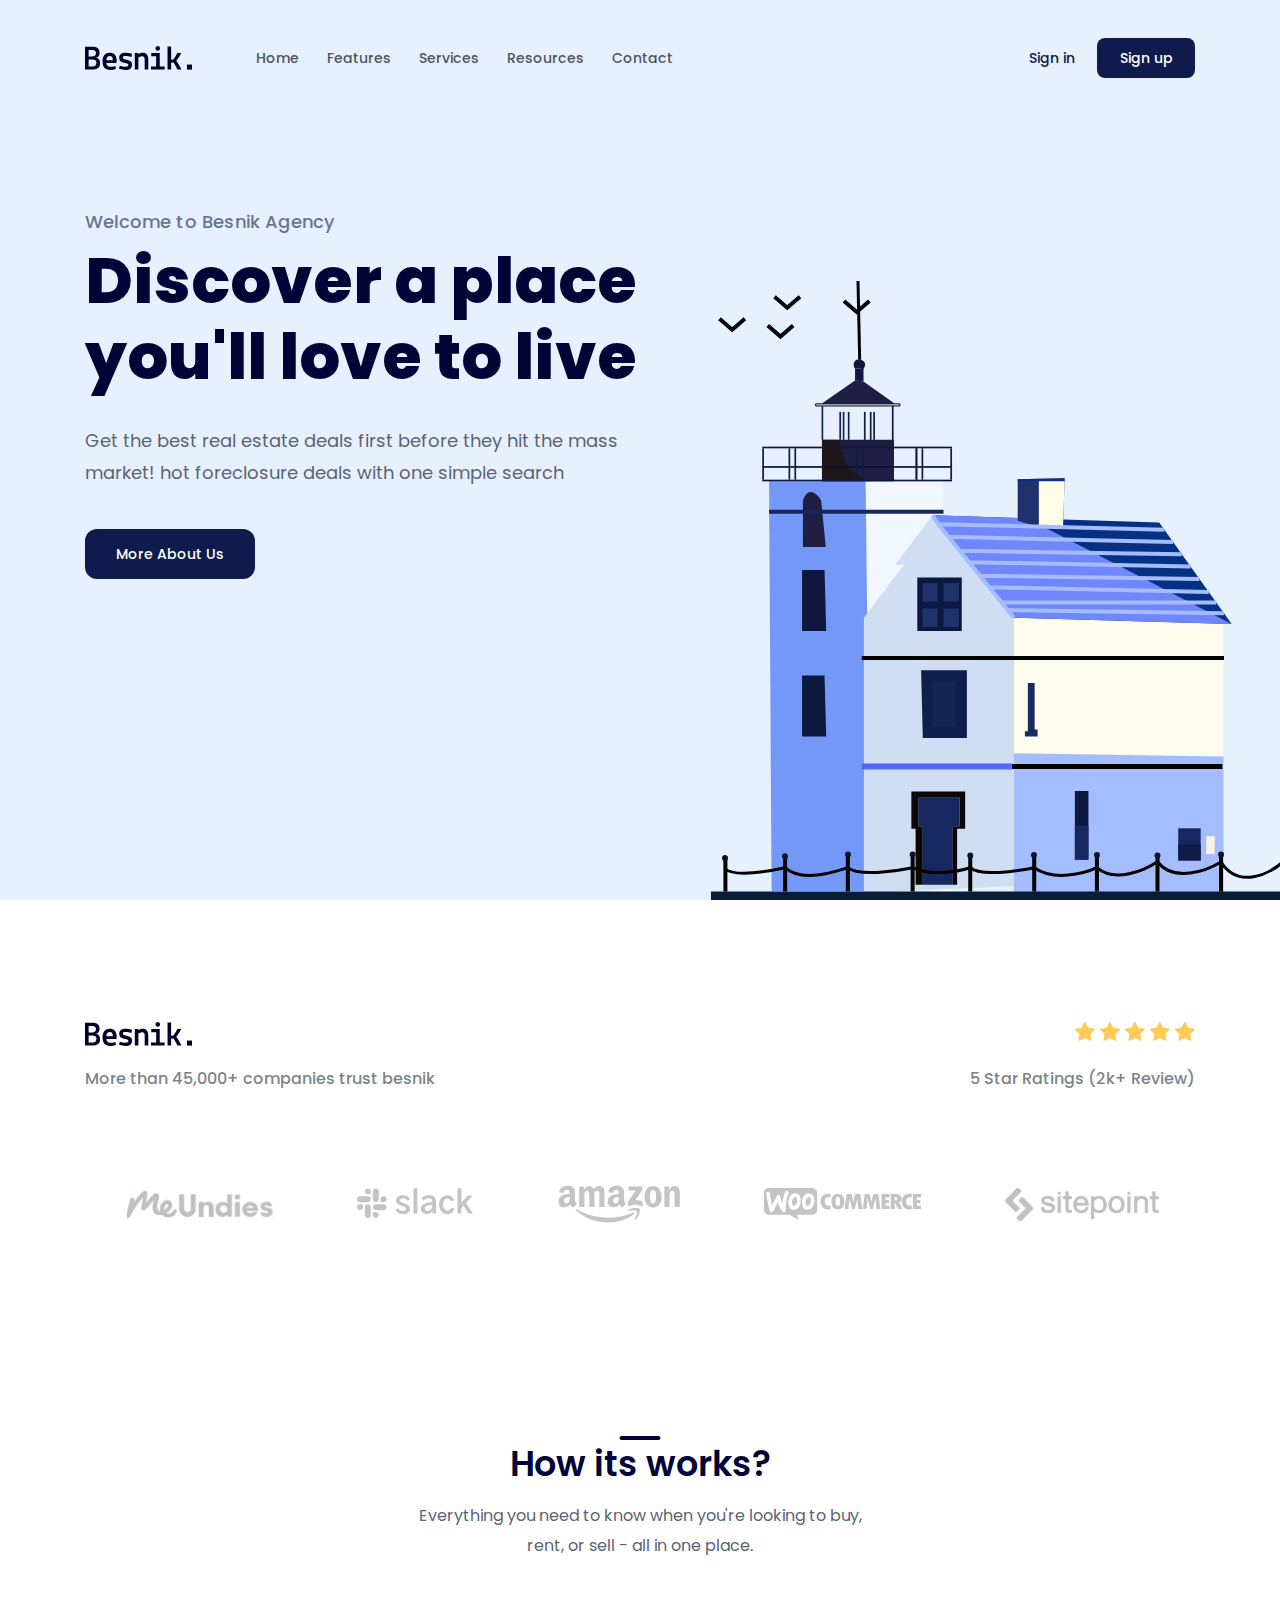
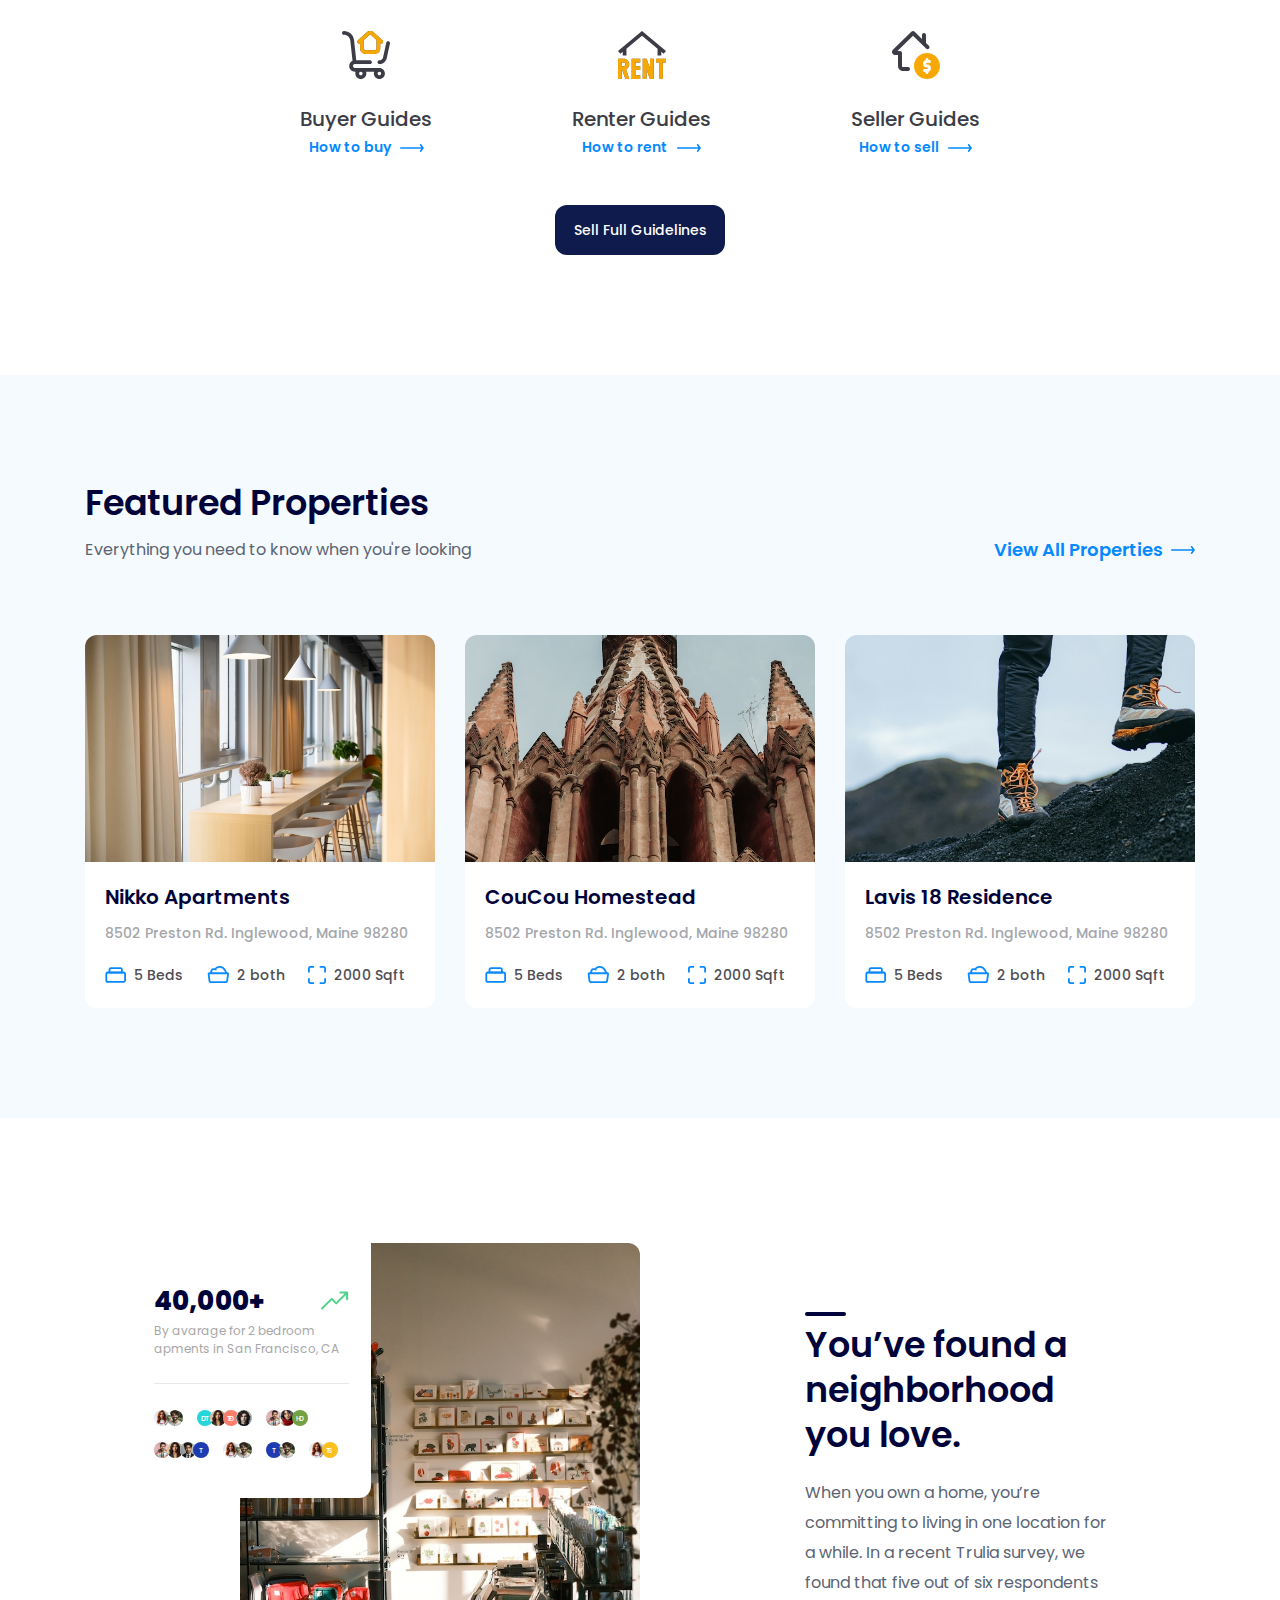
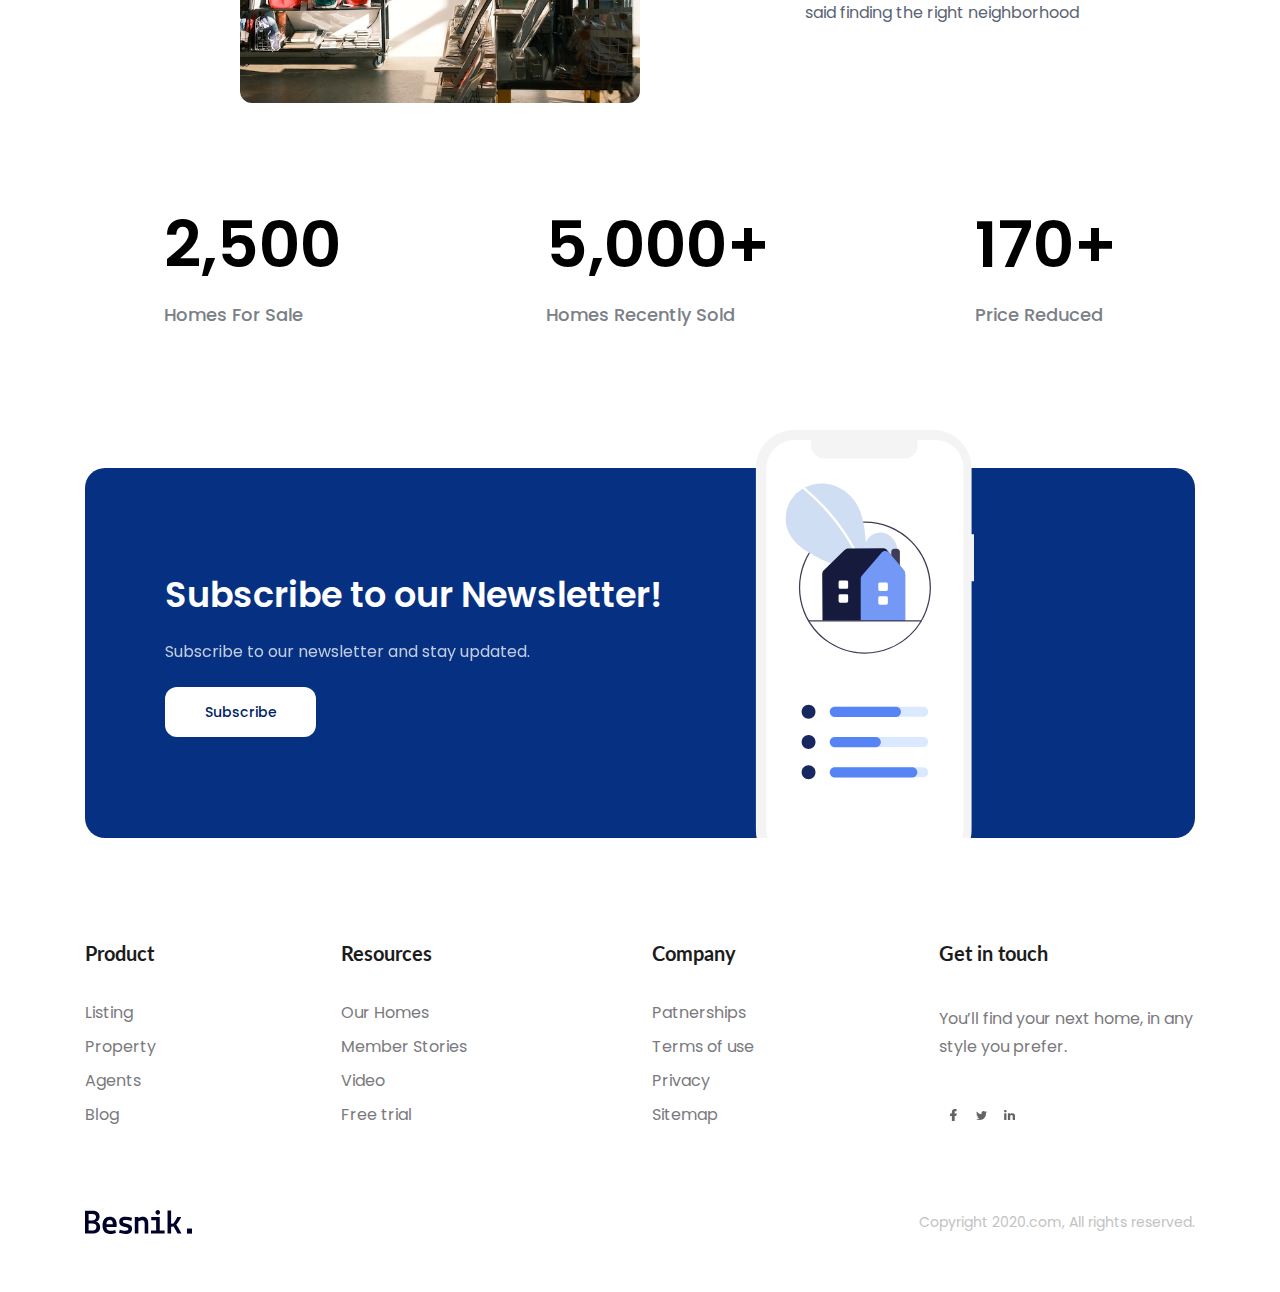
==== commit 977e8174: "Fix bug phần Client" ====
--- a/index.html
+++ b/index.html
@@ -80,11 +80,21 @@
             <p class="desc">5 Star Ratings (2k+ Review)</p>
           </div>
           <div class="images">
-            <img src="./assets/css/img/client-1.svg" alt="Client 1" />
-            <img src="./assets/css/img/client-2.svg" alt="Client 2" />
-            <img src="./assets/css/img/client-3.svg" alt="Client 3" />
-            <img src="./assets/css/img/client-4.svg" alt="Client 4" />
-            <img src="./assets/css/img/client-5.svg" alt="Client 5" />
+            <a href="#!">
+              <img src="./assets/css/img/client-1.svg" alt="Client 1" />
+            </a>
+            <a href="#!">
+              <img src="./assets/css/img/client-2.svg" alt="Client 2" />
+            </a>
+            <a href="#!">
+              <img src="./assets/css/img/client-3.svg" alt="Client 3" />
+            </a>
+            <a href="#!">
+              <img src="./assets/css/img/client-4.svg" alt="Client 4" />
+            </a>
+            <a href="#!">
+              <img src="./assets/css/img/client-5.svg" alt="Client 5" />
+            </a>
           </div>
         </div>
       </div>
--- a/assets/css/style.css
+++ b/assets/css/style.css
@@ -173,12 +173,23 @@
 }
 
 .clients .images {
-  margin-top: 96px;
+  margin-top: 70px;
   display: flex;
   align-items: center;
   justify-content: space-between;
 }
 
+.clients .images a {
+  display: flex;
+  align-items: center;
+  height: 90px;
+  padding: 0 42px;
+  border-radius: 12px;
+}
+
+.clients .images a:hover {
+  box-shadow: 0px 10px 20px 0px rgba(0, 0, 0, 0.1);
+}
 /* =========== Guides ============= */
 .guides {
   margin-top: 40px;
@@ -567,7 +578,7 @@
   right: 221px;
 }
 
-/* Footer */
+/* =========== Footer ============= */
 
 .footer {
   margin-top: 55px;
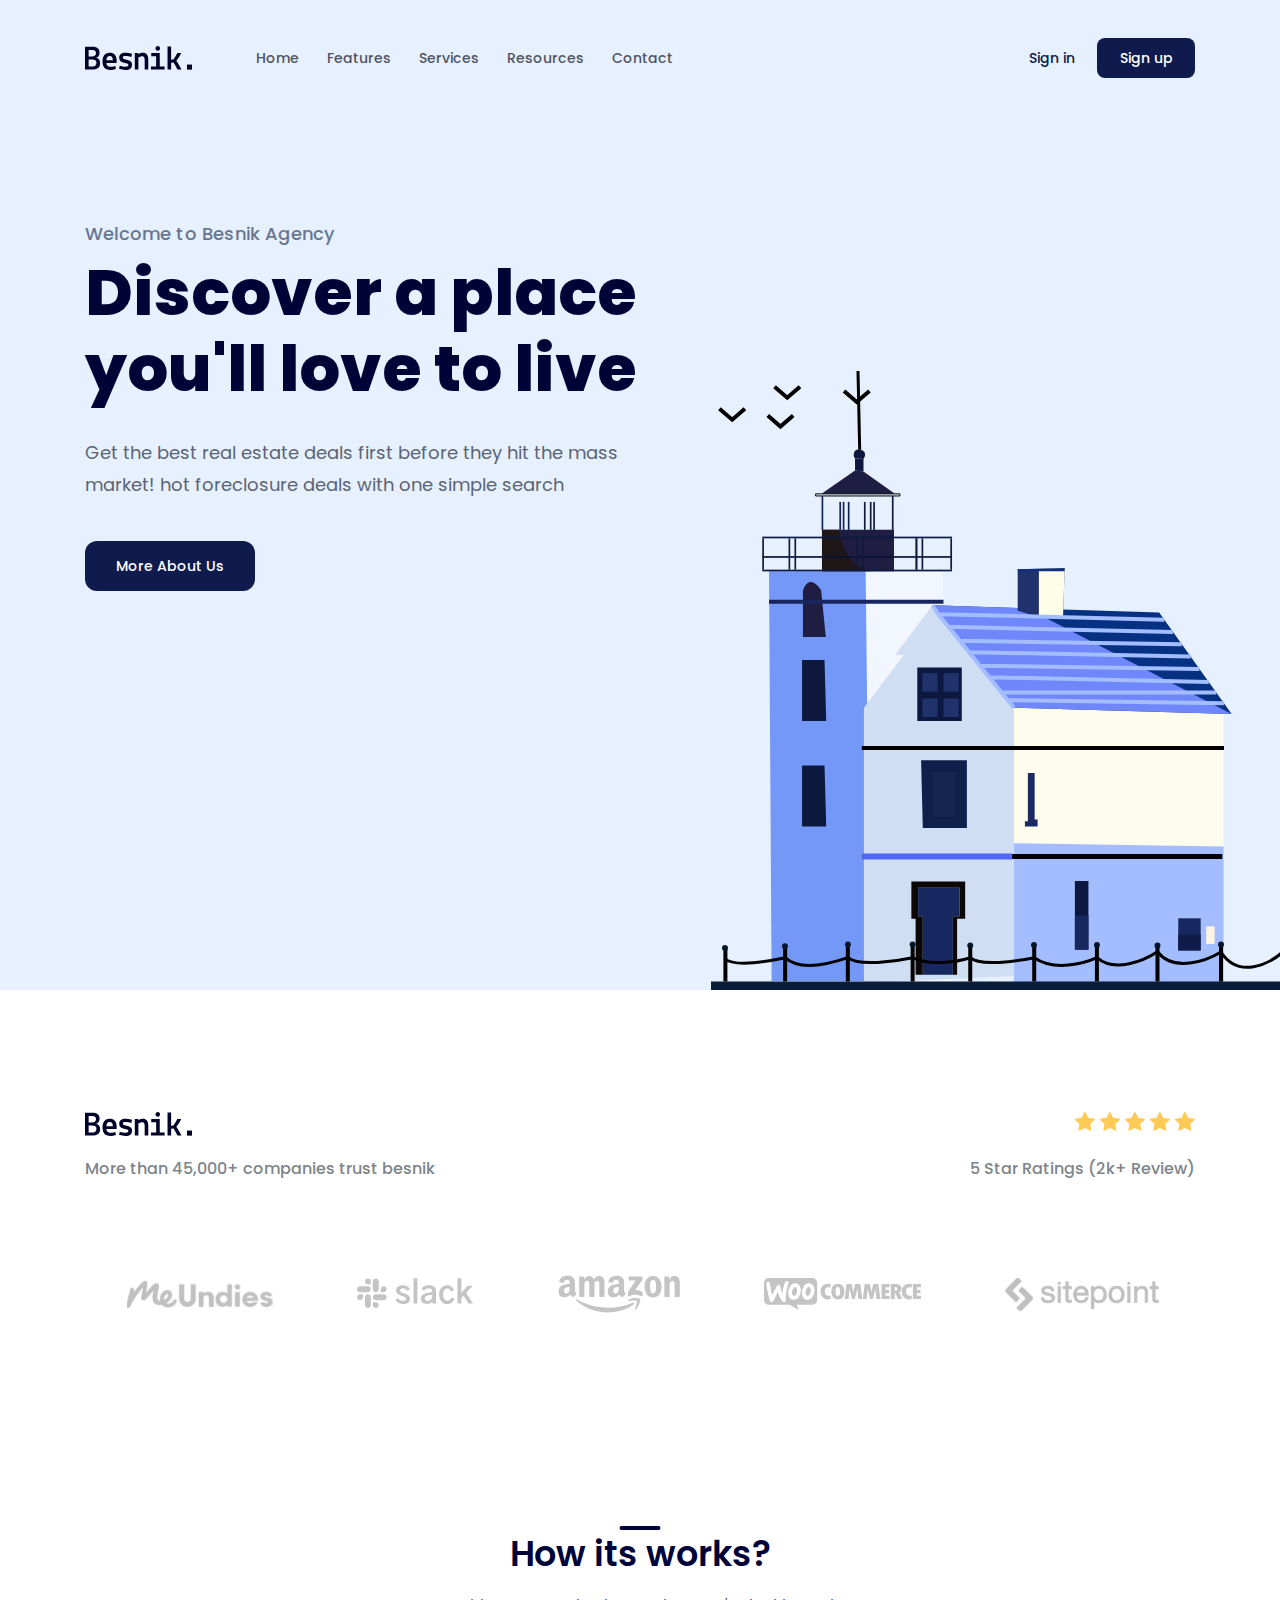
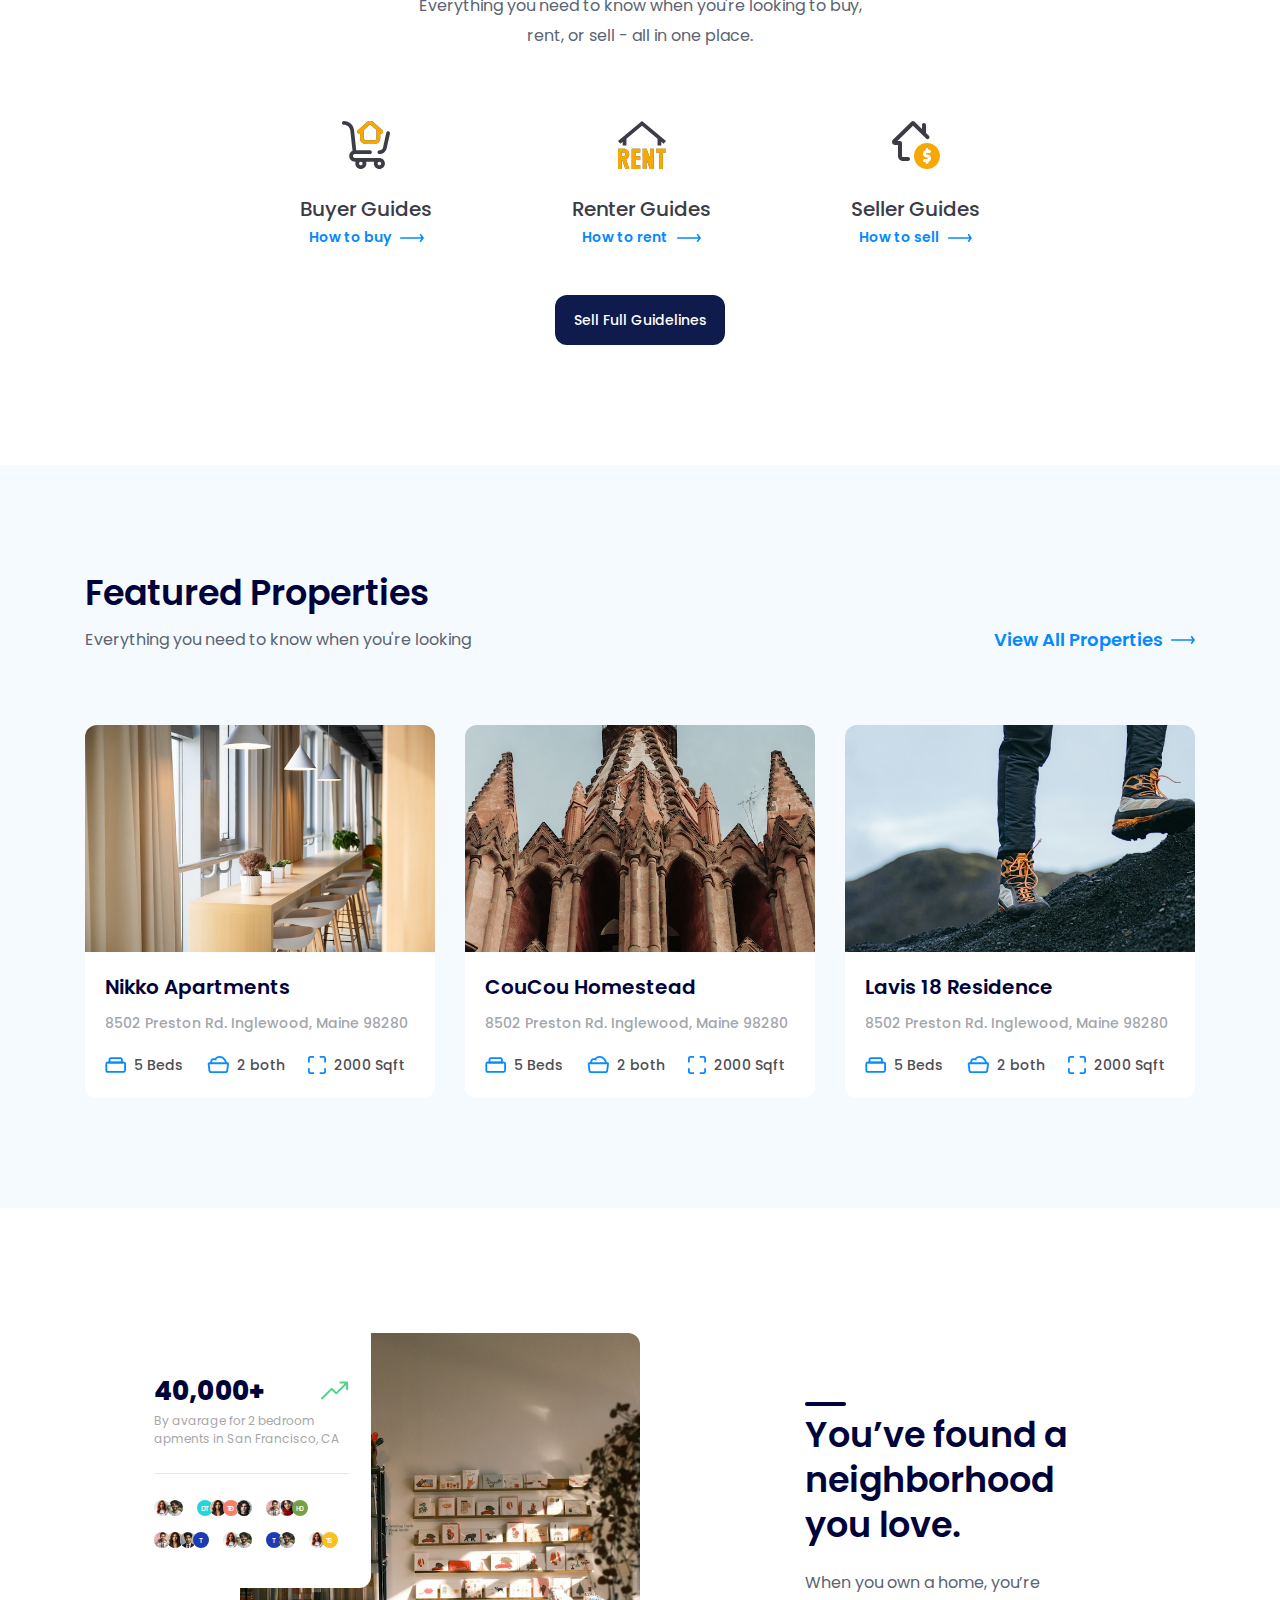
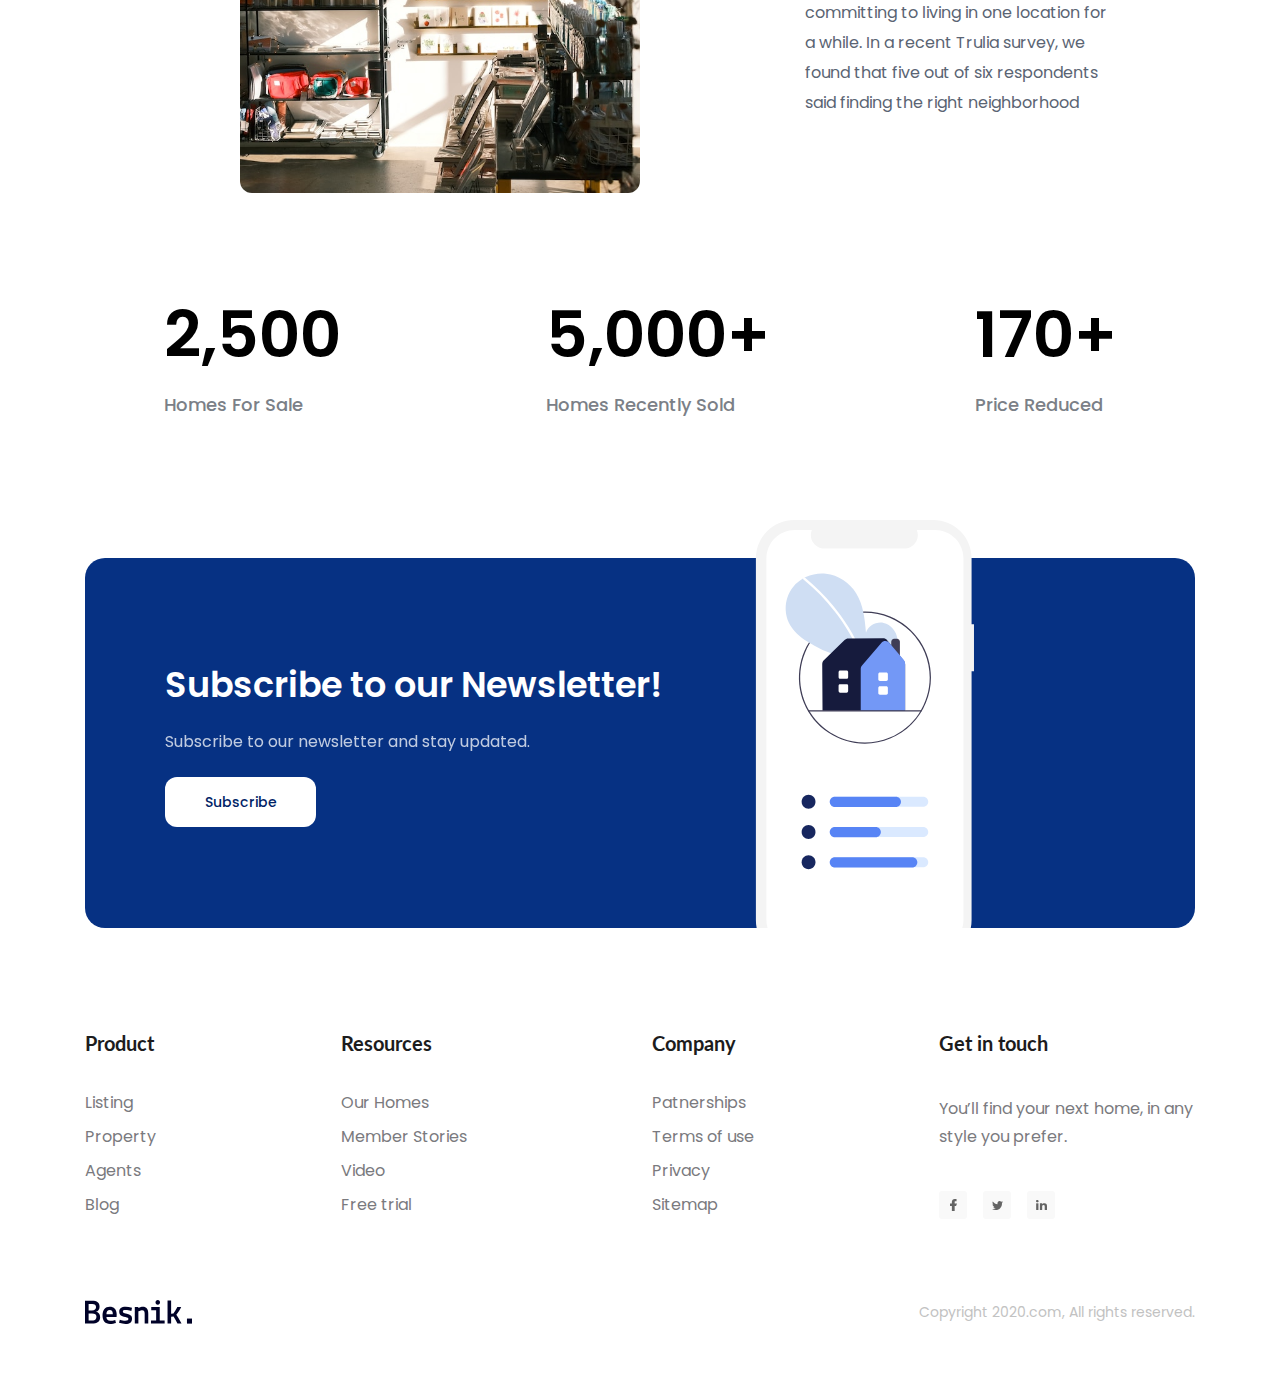
==== commit 2f46037f: "Cải thiện phần Header (thêm position sticky)" ====
--- a/index.html
+++ b/index.html
@@ -22,9 +22,9 @@
   </head>
   <body>
     <main>
-      <!-- Header -->
-      <header class="header">
-        <div class="content">
+      <header class="fixed-header">
+        <div class="content">
+          <!-- Navbar -->
           <nav class="navbar">
             <!-- Logo -->
             <img src="./assets/css/img/logo.svg" alt="Besnik." />
@@ -42,6 +42,12 @@
               <a href="#!" class="btn action-btn">Sign up</a>
             </div>
           </nav>
+        </div>
+      </header>
+
+      <!-- Hero -->
+      <div class="hero-wrap">
+        <div class="content">
           <div class="hero">
             <div class="info">
               <p class="sub-title">Welcome to Besnik Agency</p>
@@ -59,7 +65,7 @@
             />
           </div>
         </div>
-      </header>
+      </div>
       <!-- Clients -->
       <div class="clients">
         <div class="content">
--- a/assets/css/style.css
+++ b/assets/css/style.css
@@ -60,17 +60,26 @@
 
 /* =========== Header ============= */
 
-.header {
+.fixed-header {
+  background: #e6f0ff;
+  padding-top: 26px;
+  position: sticky;
+  top: -26px;
+  z-index: 1;
+}
+
+.hero-wrap {
+  display: flex;
+  flex-direction: column;
   position: relative;
   background: #e6f0ff;
   height: 100vh;
-  z-index: 1;
 }
 
 .navbar {
   display: flex;
   align-items: center;
-  padding-top: 38px;
+  padding: 12px 0;
 }
 
 .navbar ul {
@@ -634,6 +643,11 @@
   width: 28px;
   height: 28px;
   border-radius: 3px;
+  background: #f9f9f9;
+}
+
+.footer .social-link + .social-link {
+  margin-left: 16px;
 }
 
 .footer .social-link:hover {
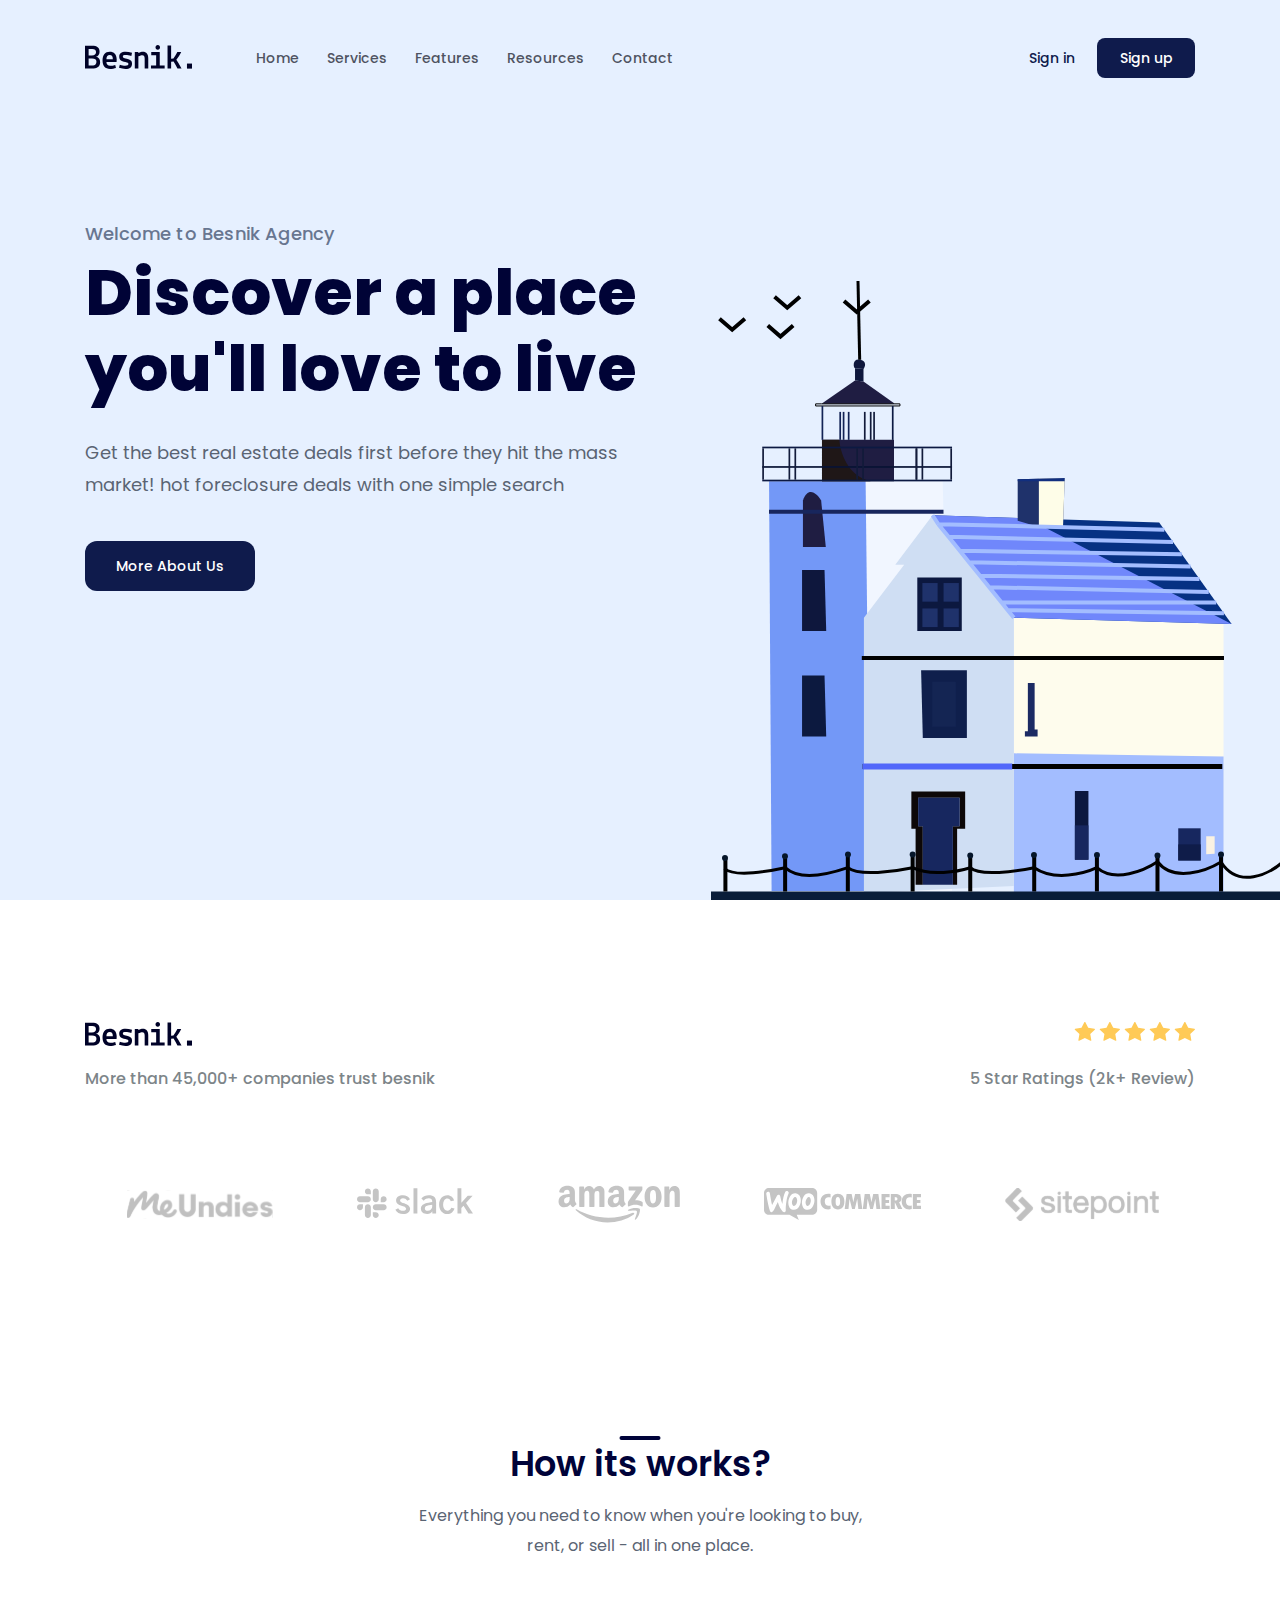
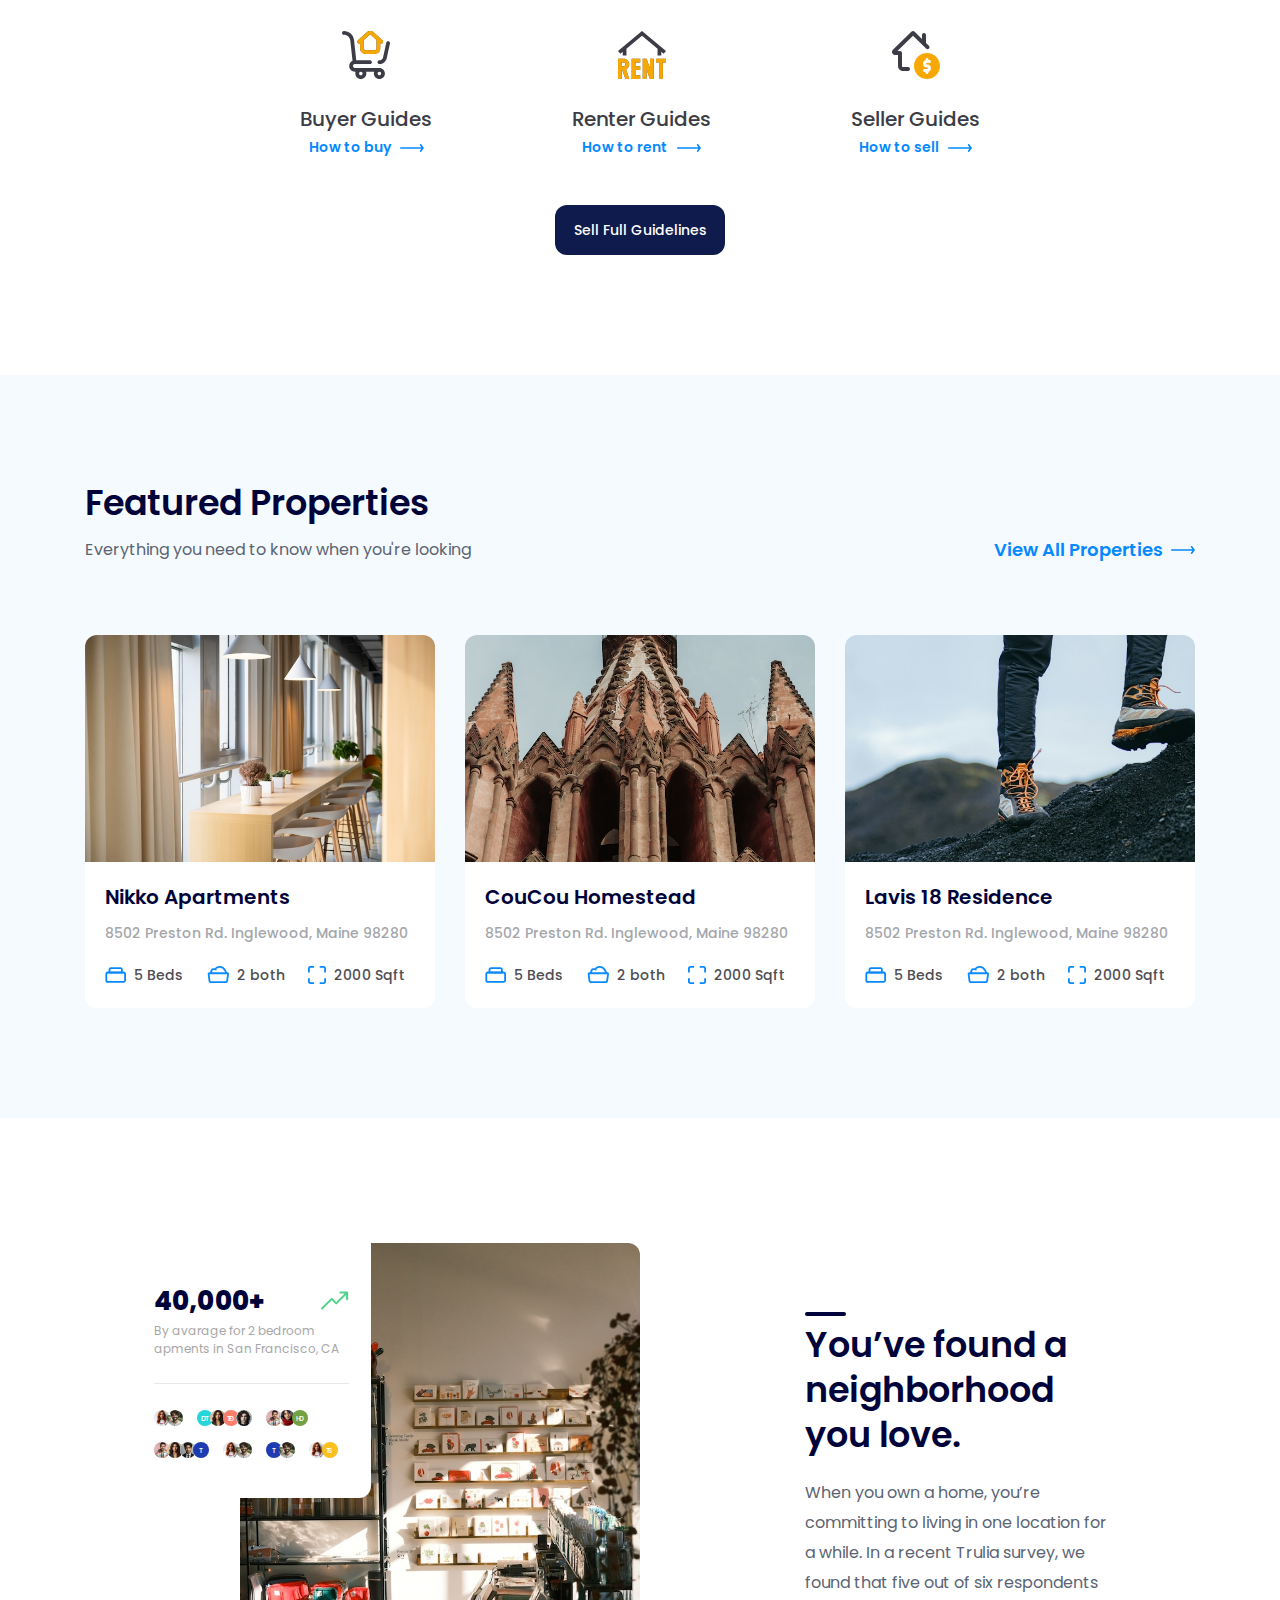
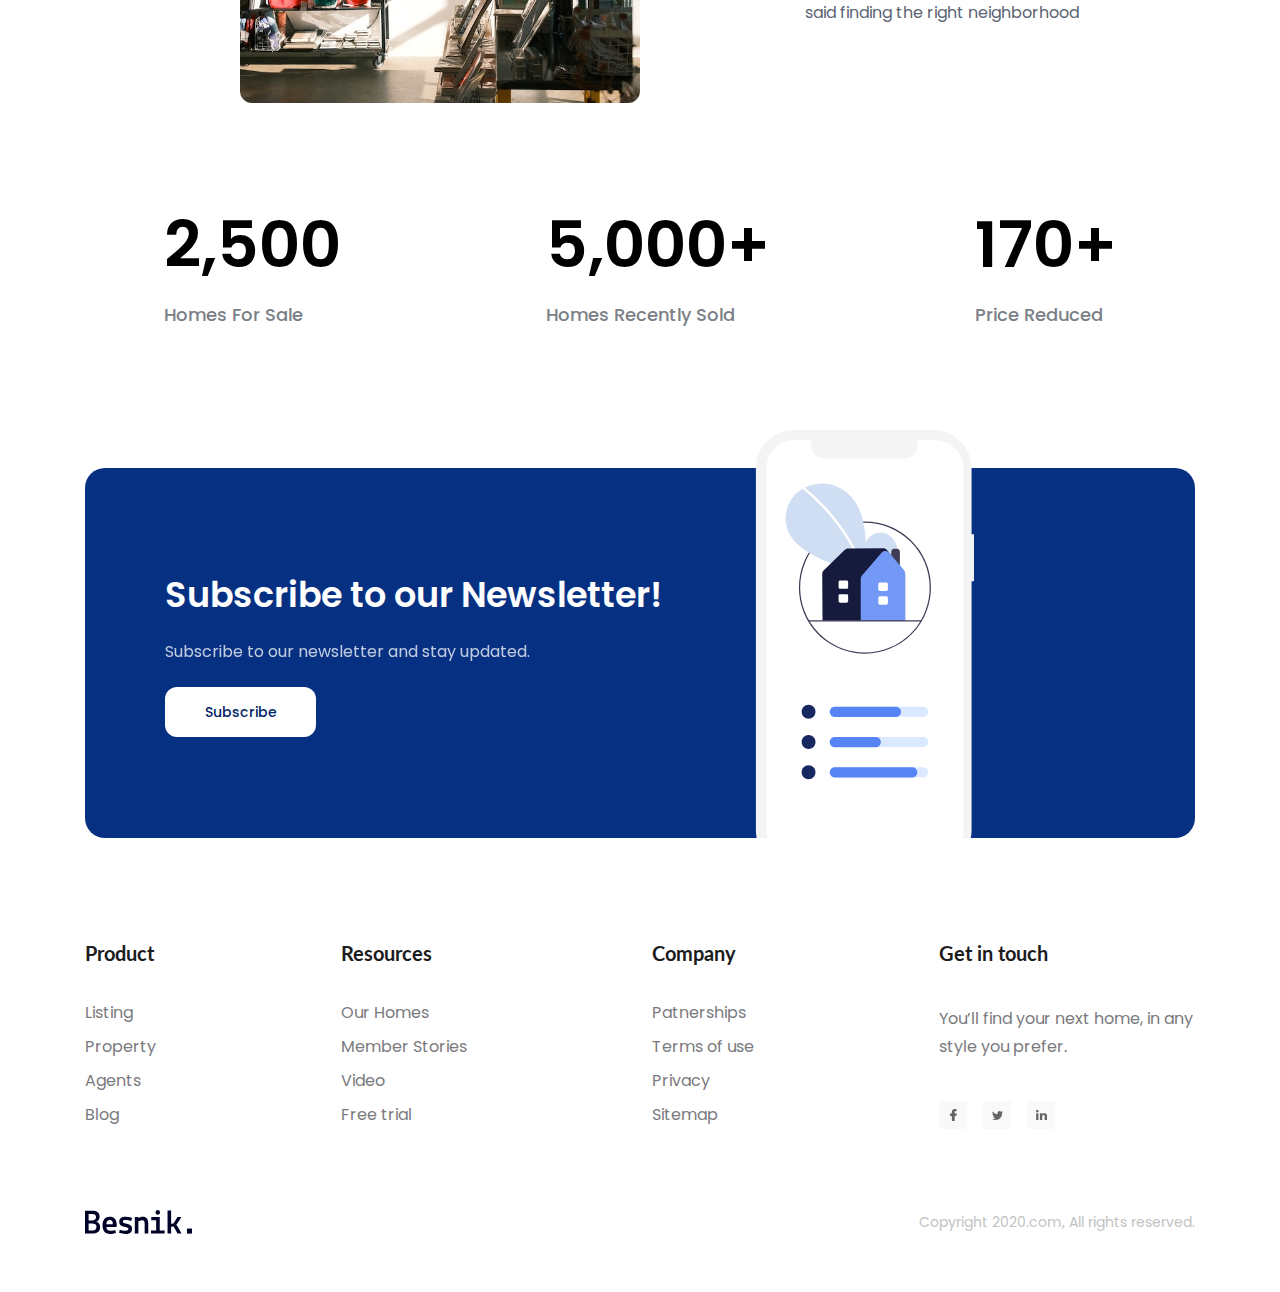
==== commit 790a02e8: "Fix bug phần Navbar" ====
--- a/index.html
+++ b/index.html
@@ -21,20 +21,22 @@
     <link rel="stylesheet" href="./assets/css/style.css" />
   </head>
   <body>
-    <main>
+    <main id="home">
       <header class="fixed-header">
         <div class="content">
           <!-- Navbar -->
           <nav class="navbar">
             <!-- Logo -->
-            <img src="./assets/css/img/logo.svg" alt="Besnik." />
+            <a href="#!"
+              ><img src="./assets/css/img/logo.svg" alt="Besnik."
+            /></a>
             <!-- Navigation -->
             <ul>
-              <li><a href="#!">Home</a></li>
-              <li><a href="#!">Features</a></li>
-              <li><a href="#!">Services</a></li>
-              <li><a href="#!">Resources</a></li>
-              <li><a href="#!">Contact</a></li>
+              <li><a href="#home">Home</a></li>
+              <li><a href="#services">Services</a></li>
+              <li><a href="#features">Features</a></li>
+              <li><a href="#resources">Resources</a></li>
+              <li><a href="#contact">Contact</a></li>
             </ul>
             <!-- Action -->
             <div class="action">
@@ -105,7 +107,7 @@
         </div>
       </div>
       <!-- Guides -->
-      <div class="guides">
+      <div id="services" class="guides">
         <div class="content">
           <h2 class="sub-title">How its works?</h2>
           <p class="desc">
@@ -168,7 +170,7 @@
       </div>
 
       <!-- Featured -->
-      <div class="featured">
+      <div id="features" class="featured">
         <div class="content">
           <header>
             <h2 class="sub-title">Featured Properties</h2>
@@ -266,7 +268,7 @@
       </div>
 
       <!-- Stats -->
-      <div class="stats">
+      <div id="resources"class="stats">
         <div class="content">
           <div class="row">
             <div class="img-block">
@@ -417,7 +419,7 @@
       </div>
 
       <!-- Subcription -->
-      <div class="subcription">
+      <div id="contact" class="subcription">
         <div class="content">
           <div class="body">
             <div class="info">
--- a/assets/css/style.css
+++ b/assets/css/style.css
@@ -4,6 +4,11 @@
 
 :root {
   --primary-color: #0f1b4c;
+}
+
+html,
+body {
+  scroll-behavior: smooth;
 }
 
 html {
@@ -73,7 +78,7 @@
   flex-direction: column;
   position: relative;
   background: #e6f0ff;
-  height: 100vh;
+  height: calc(100vh - 90px);
 }
 
 .navbar {
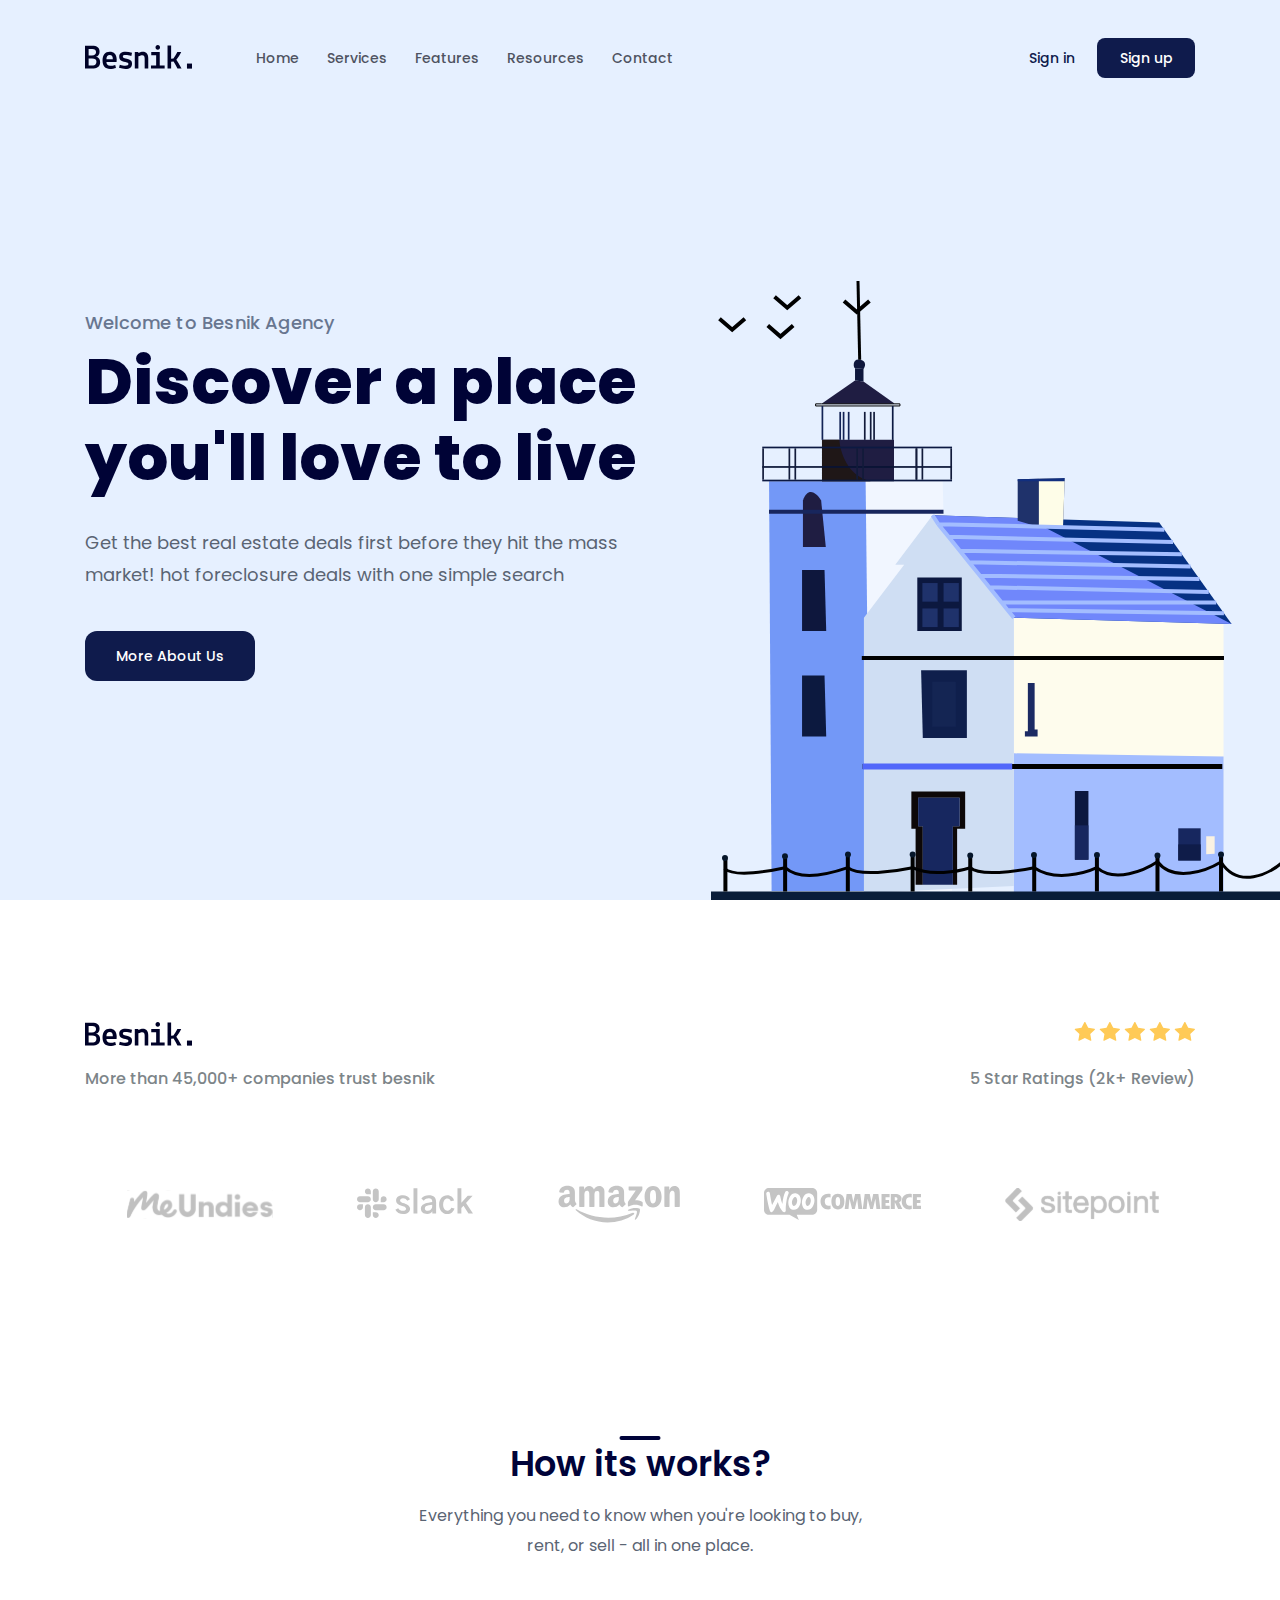
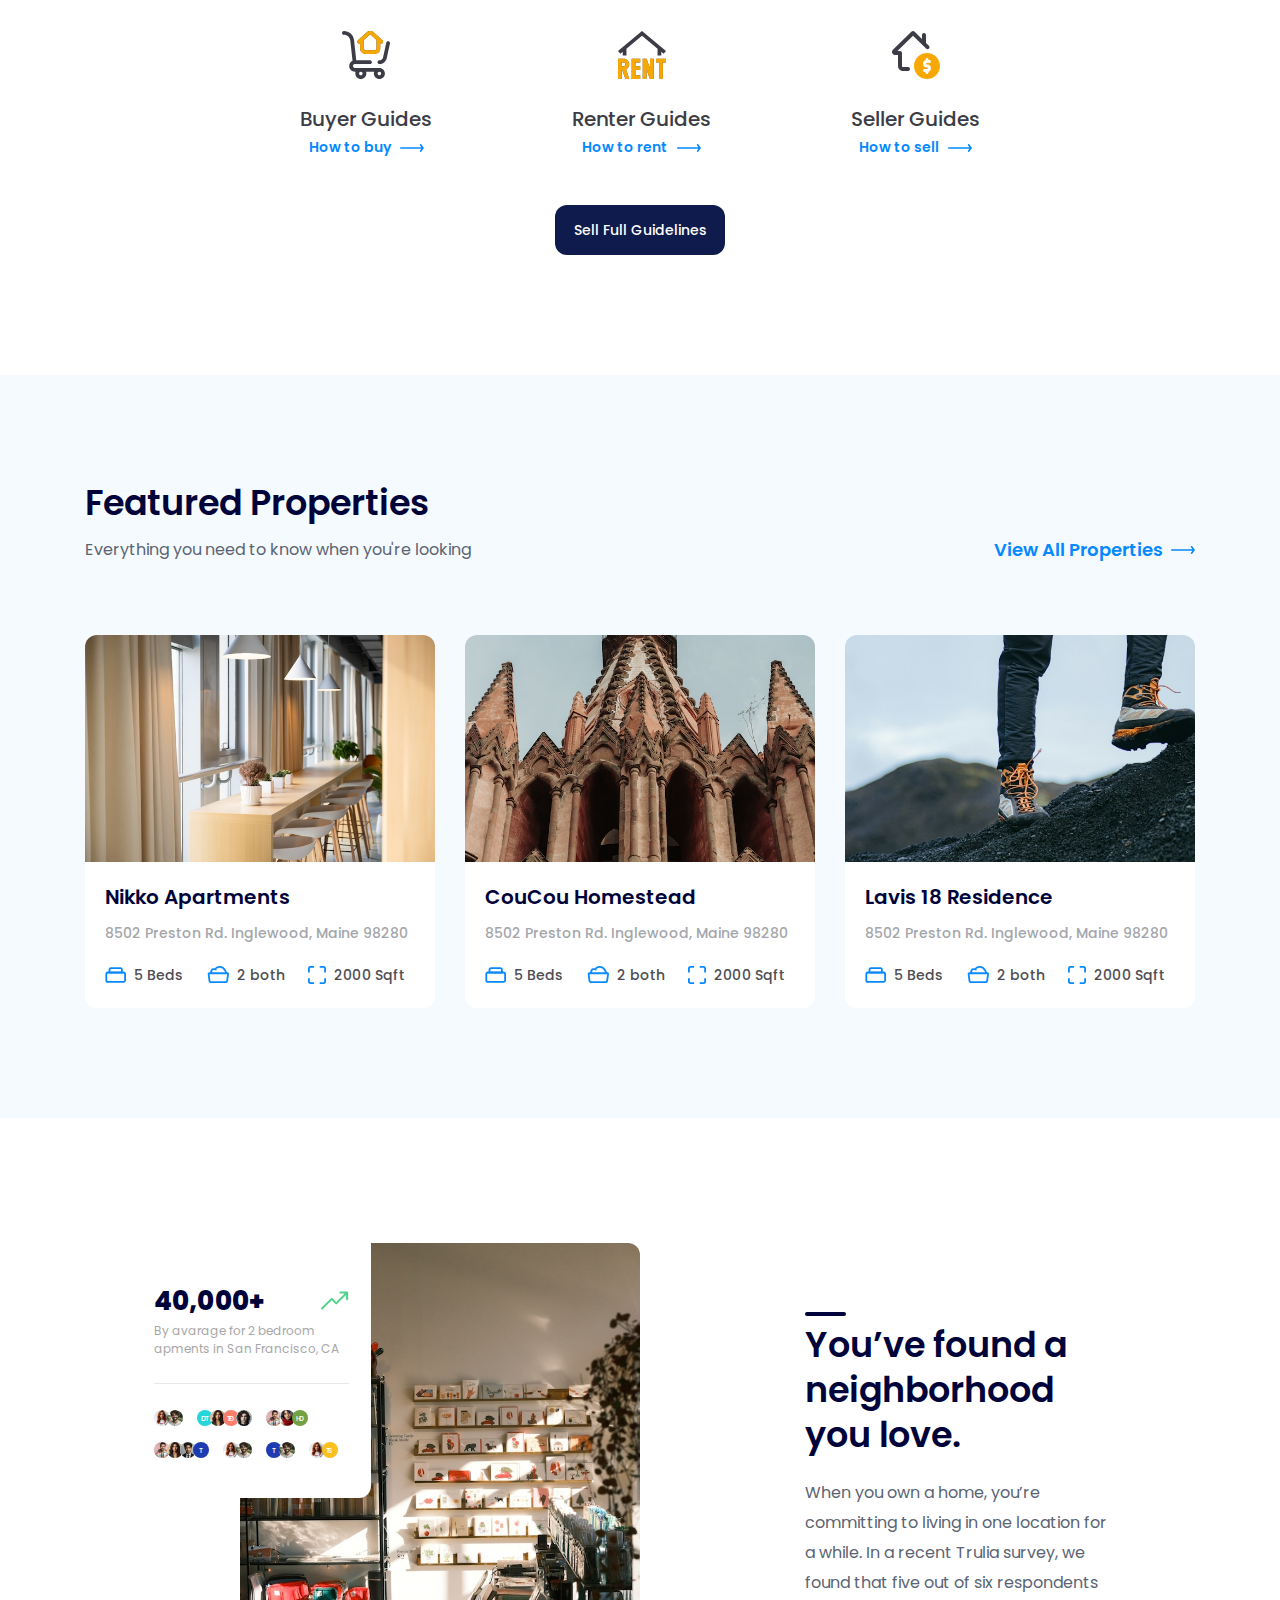
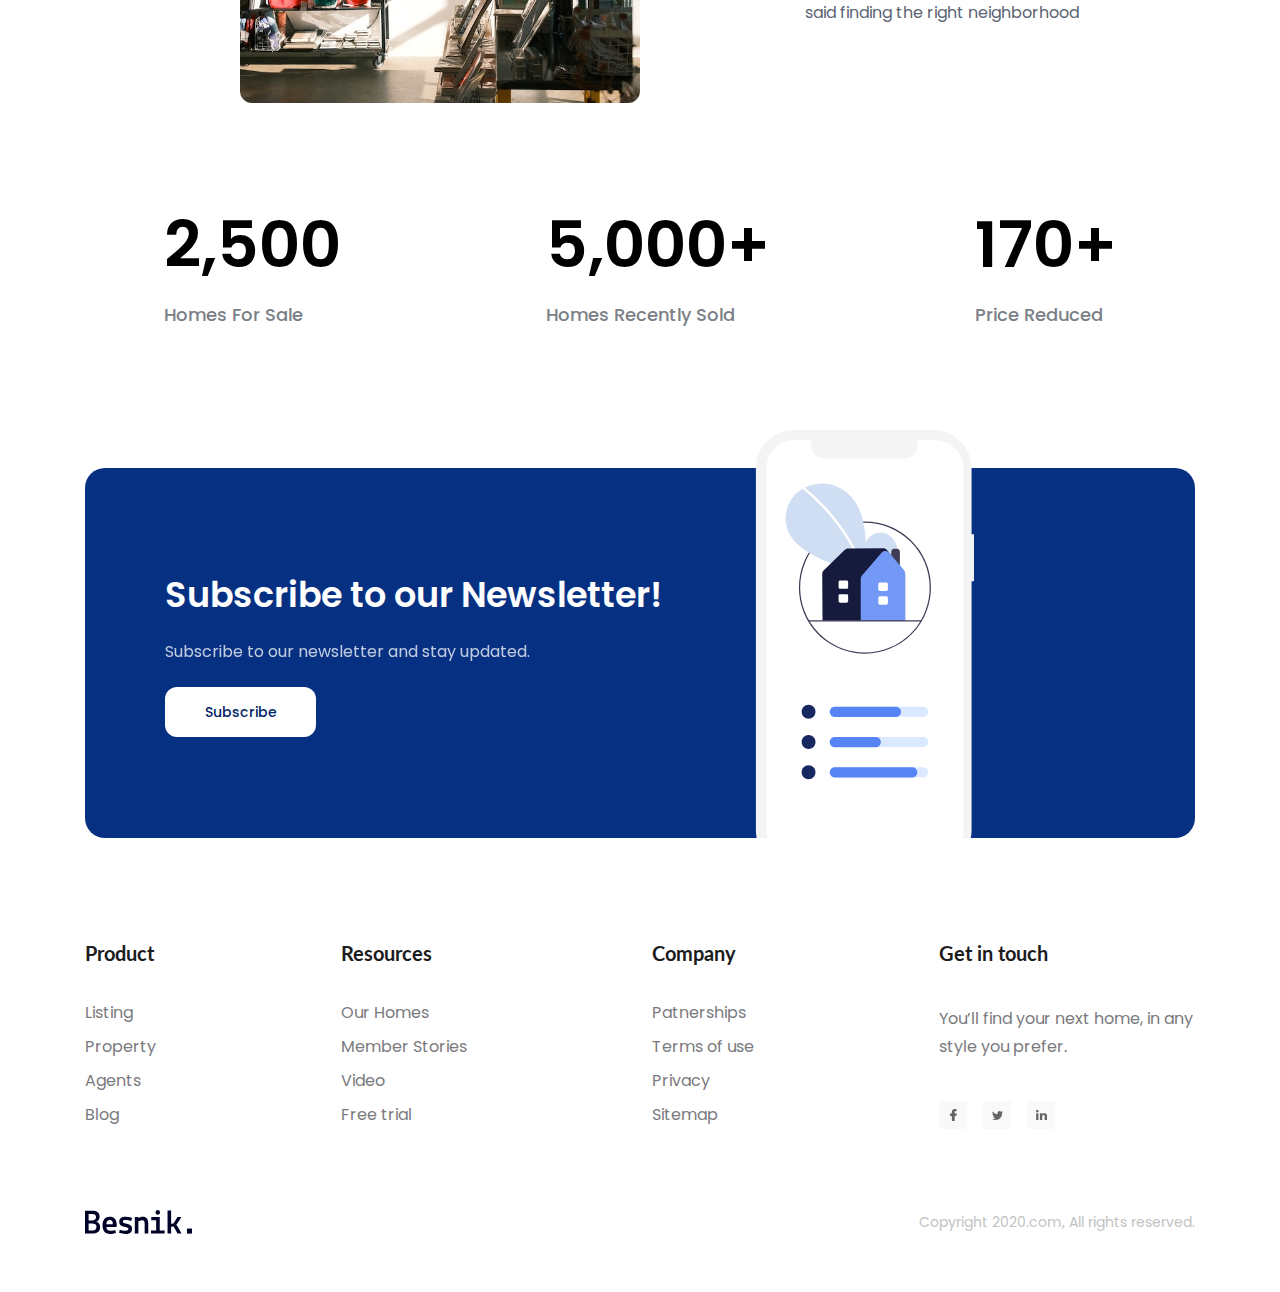
==== commit ab98d397: "Thêm favicon" ====
--- a/index.html
+++ b/index.html
@@ -3,13 +3,91 @@
   <head>
     <meta charset="UTF-8" />
     <meta name="viewport" content="width=device-width, initial-scale=1.0" />
-    <title>Project 01</title>
+    <title>Thiện Project 01</title>
+
+    <!-- favicon -->
+    <link
+      rel="apple-touch-icon"
+      sizes="57x57"
+      href="./assets/favicon/apple-icon-57x57.png"
+    />
+    <link
+      rel="apple-touch-icon"
+      sizes="60x60"
+      href="./assets/favicon/apple-icon-60x60.png"
+    />
+    <link
+      rel="apple-touch-icon"
+      sizes="72x72"
+      href="./assets/favicon/apple-icon-72x72.png"
+    />
+    <link
+      rel="apple-touch-icon"
+      sizes="76x76"
+      href="./assets/favicon/apple-icon-76x76.png"
+    />
+    <link
+      rel="apple-touch-icon"
+      sizes="114x114"
+      href="./assets/favicon/apple-icon-114x114.png"
+    />
+    <link
+      rel="apple-touch-icon"
+      sizes="120x120"
+      href="./assets/favicon/apple-icon-120x120.png"
+    />
+    <link
+      rel="apple-touch-icon"
+      sizes="144x144"
+      href="./assets/favicon/apple-icon-144x144.png"
+    />
+    <link
+      rel="apple-touch-icon"
+      sizes="152x152"
+      href="./assets/favicon/apple-icon-152x152.png"
+    />
+    <link
+      rel="apple-touch-icon"
+      sizes="180x180"
+      href="./assets/favicon/apple-icon-180x180.png"
+    />
+    <link
+      rel="icon"
+      type="image/png"
+      sizes="192x192"
+      href="./assets/favicon/android-icon-192x192.png"
+    />
+    <link
+      rel="icon"
+      type="image/png"
+      sizes="32x32"
+      href="./assets/favicon/favicon-32x32.png"
+    />
+    <link
+      rel="icon"
+      type="image/png"
+      sizes="96x96"
+      href="./assets/favicon/favicon-96x96.png"
+    />
+    <link
+      rel="icon"
+      type="image/png"
+      sizes="16x16"
+      href="./assets/favicon/favicon-16x16.png"
+    />
+    <link rel="manifest" href="./assets/favicon/manifest.json" />
+    <meta name="msapplication-TileColor" content="#ffffff" />
+    <meta
+      name="msapplication-TileImage"
+      content="./assets/favicon/ms-icon-144x144.png"
+    />
+    <meta name="theme-color" content="#ffffff" />
 
     <!-- Reset CSS -->
     <link rel="stylesheet" href="./assets/css/reset.css" />
 
     <!-- Embet fonts -->
-    <link rel="stylesheet" href="./assets/css/fonts/stylesheet.css" />
+    <link rel="stylesheet" href="./assets/fonts/stylesheet.css" />
     <link rel="preconnect" href="https://fonts.googleapis.com" />
     <link rel="preconnect" href="https://fonts.gstatic.com" crossorigin />
     <link
@@ -21,51 +99,46 @@
     <link rel="stylesheet" href="./assets/css/style.css" />
   </head>
   <body>
+    <header class="fixed-header">
+      <div class="content">
+        <!-- Navbar -->
+        <nav class="navbar">
+          <!-- Logo -->
+          <a href="#"><img src="./assets/img/logo.svg" alt="Besnik." /></a>
+          <!-- Navigation -->
+          <ul>
+            <li><a href="#">Home</a></li>
+            <li><a href="#services">Services</a></li>
+            <li><a href="#features">Features</a></li>
+            <li><a href="#resources">Resources</a></li>
+            <li><a href="#contact">Contact</a></li>
+          </ul>
+          <!-- Action -->
+          <div class="action">
+            <a href="#!" class="action-link">Sign in</a>
+            <a href="#!" class="btn action-btn">Sign up</a>
+          </div>
+        </nav>
+      </div>
+    </header>
     <main id="home">
-      <header class="fixed-header">
-        <div class="content">
-          <!-- Navbar -->
-          <nav class="navbar">
-            <!-- Logo -->
-            <a href="#!"
-              ><img src="./assets/css/img/logo.svg" alt="Besnik."
-            /></a>
-            <!-- Navigation -->
-            <ul>
-              <li><a href="#home">Home</a></li>
-              <li><a href="#services">Services</a></li>
-              <li><a href="#features">Features</a></li>
-              <li><a href="#resources">Resources</a></li>
-              <li><a href="#contact">Contact</a></li>
-            </ul>
-            <!-- Action -->
-            <div class="action">
-              <a href="#!" class="action-link">Sign in</a>
-              <a href="#!" class="btn action-btn">Sign up</a>
-            </div>
-          </nav>
-        </div>
-      </header>
-
       <!-- Hero -->
       <div class="hero-wrap">
         <div class="content">
-          <div class="hero">
-            <div class="info">
-              <p class="sub-title">Welcome to Besnik Agency</p>
-              <h1 class="title">Discover a place you'll love to live</h1>
-              <p class="desc">
-                Get the best real estate deals first before they hit the mass
-                market! hot foreclosure deals with one simple search
-              </p>
-              <a href="#!" class="btn hero-cta">More About Us</a>
-            </div>
-            <img
-              src="./assets/css/img/hero-img.svg"
-              alt="Discover a place you'll love to live"
-              class="hero-img"
-            />
-          </div>
+          <div class="info">
+            <p class="sub-title">Welcome to Besnik Agency</p>
+            <h1 class="title">Discover a place you'll love to live</h1>
+            <p class="desc">
+              Get the best real estate deals first before they hit the mass
+              market! hot foreclosure deals with one simple search
+            </p>
+            <a href="#!" class="btn hero-cta">More About Us</a>
+          </div>
+          <img
+            src="./assets/img/hero-img.svg"
+            alt="Discover a place you'll love to live"
+            class="hero-img"
+          />
         </div>
       </div>
       <!-- Clients -->
@@ -73,14 +146,14 @@
         <div class="content">
           <div class="row">
             <!-- Logo -->
-            <img src="./assets/css/img/logo.svg" alt="Besnik." />
+            <img src="./assets/img/logo.svg" alt="Besnik." />
             <!-- Stars -->
             <div class="stars">
-              <img src="./assets/css/img/star.svg" alt="star" />
-              <img src="./assets/css/img/star.svg" alt="star" />
-              <img src="./assets/css/img/star.svg" alt="star" />
-              <img src="./assets/css/img/star.svg" alt="star" />
-              <img src="./assets/css/img/star.svg" alt="star" />
+              <img src="./assets/img/star.svg" alt="star" />
+              <img src="./assets/img/star.svg" alt="star" />
+              <img src="./assets/img/star.svg" alt="star" />
+              <img src="./assets/img/star.svg" alt="star" />
+              <img src="./assets/img/star.svg" alt="star" />
             </div>
           </div>
           <div class="row row-desc">
@@ -89,19 +162,19 @@
           </div>
           <div class="images">
             <a href="#!">
-              <img src="./assets/css/img/client-1.svg" alt="Client 1" />
+              <img src="./assets/img/client-1.svg" alt="Client 1" />
             </a>
             <a href="#!">
-              <img src="./assets/css/img/client-2.svg" alt="Client 2" />
+              <img src="./assets/img/client-2.svg" alt="Client 2" />
             </a>
             <a href="#!">
-              <img src="./assets/css/img/client-3.svg" alt="Client 3" />
+              <img src="./assets/img/client-3.svg" alt="Client 3" />
             </a>
             <a href="#!">
-              <img src="./assets/css/img/client-4.svg" alt="Client 4" />
+              <img src="./assets/img/client-4.svg" alt="Client 4" />
             </a>
             <a href="#!">
-              <img src="./assets/css/img/client-5.svg" alt="Client 5" />
+              <img src="./assets/img/client-5.svg" alt="Client 5" />
             </a>
           </div>
         </div>
@@ -118,44 +191,36 @@
           <!-- List guide -->
           <ul class="list-guide">
             <li class="guide-item">
-              <img src="./assets/css/img/buyer.svg" alt="Buyer" class="icon" />
+              <img src="./assets/img/buyer.svg" alt="Buyer" class="icon" />
               <h3 class="title">Buyer Guides</h3>
               <a href="#!" class="link">
                 <span>How to buy</span>
                 <img
-                  src="./assets/css/img/arrow-right.svg"
+                  src="./assets/img/arrow-right.svg"
                   alt="Arrow right"
                   class="arrow"
                 />
               </a>
             </li>
             <li class="guide-item">
-              <img
-                src="./assets/css/img/renter.svg"
-                alt="Renter"
-                class="icon"
-              />
+              <img src="./assets/img/renter.svg" alt="Renter" class="icon" />
               <h3 class="title">Renter Guides</h3>
               <a href="#!" class="link">
                 <span>How to rent</span>
                 <img
-                  src="./assets/css/img/arrow-right.svg"
+                  src="./assets/img/arrow-right.svg"
                   alt="Arrow right"
                   class="arrow"
                 />
               </a>
             </li>
             <li class="guide-item">
-              <img
-                src="./assets/css/img/seller.svg"
-                alt="Seller"
-                class="icon"
-              />
+              <img src="./assets/img/seller.svg" alt="Seller" class="icon" />
               <h3 class="title">Seller Guides</h3>
               <a href="#!" class="link">
                 <span>How to sell</span>
                 <img
-                  src="./assets/css/img/arrow-right.svg"
+                  src="./assets/img/arrow-right.svg"
                   alt="Arrow right"
                   class="arrow"
                 />
@@ -181,7 +246,7 @@
               <a href="#!" class="link">
                 <span>View All Properties</span>
                 <img
-                  src="./assets/css/img/arrow-right.svg"
+                  src="./assets/img/arrow-right.svg"
                   alt="Arrow right"
                   class="arrow"
                 />
@@ -193,7 +258,7 @@
             <div class="item">
               <a href="#!">
                 <img
-                  src="./assets/css/img/featured-1.jpg"
+                  src="./assets/img/featured-1.jpg"
                   alt="Nikko Apartments"
                   class="thumb"
                 />
@@ -202,13 +267,13 @@
                 <h3 class="title"><a href="#!">Nikko Apartments</a></h3>
                 <p class="desc">8502 Preston Rd. Inglewood, Maine 98280</p>
                 <div class="info">
-                  <img src="./assets/css/img/beds.svg" alt="" class="icon" />
+                  <img src="./assets/img/beds.svg" alt="" class="icon" />
                   <span class="label">5 Beds</span>
 
-                  <img src="./assets/css/img/both.svg" alt="" class="icon" />
+                  <img src="./assets/img/both.svg" alt="" class="icon" />
                   <span class="label">2 both</span>
 
-                  <img src="./assets/css/img/sqft.svg" alt="" class="icon" />
+                  <img src="./assets/img/sqft.svg" alt="" class="icon" />
                   <span class="label">2000 Sqft</span>
                 </div>
               </div>
@@ -217,7 +282,7 @@
             <div class="item">
               <a href="#!"
                 ><img
-                  src="./assets/css/img/featured-2.jpg"
+                  src="./assets/img/featured-2.jpg"
                   alt="CouCou Homestead"
                   class="thumb"
               /></a>
@@ -229,12 +294,12 @@
                   8502 Preston Rd. Inglewood, Maine 98280
                 </p>
                 <div class="info">
-                  <img src="./assets/css/img/beds.svg" alt="" class="icon" />
+                  <img src="./assets/img/beds.svg" alt="" class="icon" />
                   <span class="label">5 Beds</span>
-                  <img src="./assets/css/img/both.svg" alt="" class="icon" />
+                  <img src="./assets/img/both.svg" alt="" class="icon" />
                   <span class="label">2 both</span>
 
-                  <img src="./assets/css/img/sqft.svg" alt="" class="icon" />
+                  <img src="./assets/img/sqft.svg" alt="" class="icon" />
                   <span class="label">2000 Sqft</span>
                 </div>
               </div>
@@ -244,7 +309,7 @@
             <div class="item">
               <a href="#!"
                 ><img
-                  src="./assets/css/img/featured-3.jpg"
+                  src="./assets/img/featured-3.jpg"
                   alt="Lavis 18 Residence"
                   class="thumb"
               /></a>
@@ -252,13 +317,13 @@
                 <h3 class="title"><a href="#!">Lavis 18 Residence</a></h3>
                 <p class="desc">8502 Preston Rd. Inglewood, Maine 98280</p>
                 <div class="info">
-                  <img src="./assets/css/img/beds.svg" alt="" class="icon" />
+                  <img src="./assets/img/beds.svg" alt="" class="icon" />
                   <span class="label">5 Beds</span>
 
-                  <img src="./assets/css/img/both.svg" alt="" class="icon" />
+                  <img src="./assets/img/both.svg" alt="" class="icon" />
                   <span class="label">2 both</span>
 
-                  <img src="./assets/css/img/sqft.svg" alt="" class="icon" />
+                  <img src="./assets/img/sqft.svg" alt="" class="icon" />
                   <span class="label">2000 Sqft</span>
                 </div>
               </div>
@@ -268,12 +333,12 @@
       </div>
 
       <!-- Stats -->
-      <div id="resources"class="stats">
+      <div id="resources" class="stats">
         <div class="content">
           <div class="row">
             <div class="img-block">
               <img
-                src="./assets/css/img/stats-img.jpg"
+                src="./assets/img/stats-img.jpg"
                 alt="You’ve found a neighborhood you love."
                 class="image"
               />
@@ -282,7 +347,7 @@
                 <div class="row">
                   <strong class="value">40,000+</strong>
                   <img
-                    src="./assets/css/img/arrow-trend-up.svg"
+                    src="./assets/img/arrow-trend-up.svg"
                     alt=""
                     class="icon"
                   />
@@ -294,12 +359,12 @@
                 <div class="avatar-block">
                   <div class="avatar-group">
                     <img
-                      src="./assets/css/img/avatar-1.jpg"
-                      alt=""
-                      class="avatar"
-                    />
-                    <img
-                      src="./assets/css/img/avatar-2.jpg"
+                      src="./assets/img/avatar-1.jpg"
+                      alt=""
+                      class="avatar"
+                    />
+                    <img
+                      src="./assets/img/avatar-2.jpg"
                       alt=""
                       class="avatar"
                     />
@@ -309,7 +374,7 @@
                       <span>DT</span>
                     </div>
                     <img
-                      src="./assets/css/img/avatar-4.jpg"
+                      src="./assets/img/avatar-4.jpg"
                       alt=""
                       class="avatar"
                     />
@@ -317,19 +382,19 @@
                       <span>TĐ</span>
                     </div>
                     <img
-                      src="./assets/css/img/avatar-6.jpg"
-                      alt=""
-                      class="avatar"
-                    />
-                  </div>
-                  <div class="avatar-group">
-                    <img
-                      src="./assets/css/img/avatar-7.jpg"
-                      alt=""
-                      class="avatar"
-                    />
-                    <img
-                      src="./assets/css/img/avatar-8.jpg"
+                      src="./assets/img/avatar-6.jpg"
+                      alt=""
+                      class="avatar"
+                    />
+                  </div>
+                  <div class="avatar-group">
+                    <img
+                      src="./assets/img/avatar-7.jpg"
+                      alt=""
+                      class="avatar"
+                    />
+                    <img
+                      src="./assets/img/avatar-8.jpg"
                       alt=""
                       class="avatar"
                     />
@@ -339,17 +404,17 @@
                   </div>
                   <div class="avatar-group">
                     <img
-                      src="./assets/css/img/avatar-10.jpg"
-                      alt=""
-                      class="avatar"
-                    />
-                    <img
-                      src="./assets/css/img/avatar-4.jpg"
-                      alt=""
-                      class="avatar"
-                    />
-                    <img
-                      src="./assets/css/img/avatar-5.jpg"
+                      src="./assets/img/avatar-10.jpg"
+                      alt=""
+                      class="avatar"
+                    />
+                    <img
+                      src="./assets/img/avatar-4.jpg"
+                      alt=""
+                      class="avatar"
+                    />
+                    <img
+                      src="./assets/img/avatar-5.jpg"
                       alt=""
                       class="avatar"
                     />
@@ -359,12 +424,12 @@
                   </div>
                   <div class="avatar-group">
                     <img
-                      src="./assets/css/img/avatar-1.jpg"
-                      alt=""
-                      class="avatar"
-                    />
-                    <img
-                      src="./assets/css/img/avatar-2.jpg"
+                      src="./assets/img/avatar-1.jpg"
+                      alt=""
+                      class="avatar"
+                    />
+                    <img
+                      src="./assets/img/avatar-2.jpg"
                       alt=""
                       class="avatar"
                     />
@@ -374,14 +439,14 @@
                       <span>T</span>
                     </div>
                     <img
-                      src="./assets/css/img/avatar-2.jpg"
-                      alt=""
-                      class="avatar"
-                    />
-                  </div>
-                  <div class="avatar-group">
-                    <img
-                      src="./assets/css/img/avatar-1.jpg"
+                      src="./assets/img/avatar-2.jpg"
+                      alt=""
+                      class="avatar"
+                    />
+                  </div>
+                  <div class="avatar-group">
+                    <img
+                      src="./assets/img/avatar-1.jpg"
                       alt=""
                       class="avatar"
                     />
@@ -430,73 +495,72 @@
               <a href="#!" class="btn">Subscribe</a>
             </div>
             <img
-              src="./assets/css/img/newletter.svg"
+              src="./assets/img/newletter.svg"
               alt="Subscribe to our Newsletter!"
               class="image"
             />
           </div>
         </div>
       </div>
-
-      <!-- Footer -->
-      <footer class="footer">
-        <div class="content">
-          <div class="row row-top">
-            <!-- Product-column -->
-            <div class="column">
-              <h3 class="heading">Product</h3>
-              <ul class="list">
-                <li class="item"><a href="#!">Listing</a></li>
-                <li class="item"><a href="#!">Property</a></li>
-                <li class="item"><a href="#!">Agents</a></li>
-                <li class="item"><a href="#!">Blog</a></li>
-              </ul>
-            </div>
-            <!-- Resources-column -->
-            <div class="column">
-              <h3 class="heading">Resources</h3>
-              <ul class="list">
-                <li class="item"><a href="#!">Our Homes</a></li>
-                <li class="item"><a href="#!">Member Stories</a></li>
-                <li class="item"><a href="#!">Video</a></li>
-                <li class="item"><a href="#!">Free trial</a></li>
-              </ul>
-            </div>
-            <!-- Company-column -->
-            <div class="column">
-              <h3 class="heading">Company</h3>
-              <ul class="list">
-                <li class="item"><a href="#!">Patnerships</a></li>
-                <li class="item"><a href="#!">Terms of use</a></li>
-                <li class="item"><a href="#!">Privacy</a></li>
-                <li class="item"><a href="#!">Sitemap</a></li>
-              </ul>
-            </div>
-            <!-- Get in touch- column -->
-            <div class="column">
-              <h3 class="heading">Get in touch</h3>
-              <p class="desc">
-                You’ll find your next home, in any style you prefer.
-              </p>
-              <div class="social">
-                <a href="#!" class="social-link">
-                  <img src="./assets/css/img/facebook.svg" alt="" />
-                </a>
-                <a href="#!" class="social-link">
-                  <img src="./assets/css/img/twitter.svg" alt="" />
-                </a>
-                <a href="#!" class="social-link">
-                  <img src="./assets/css/img/linkedin.svg" alt="" />
-                </a>
-              </div>
-            </div>
-          </div>
-          <div class="row row-bottom">
-            <img src="./assets/css/img/logo.svg" alt="Besnik." class="logo" />
-            <p class="copyright">Copyright 2020.com, All rights reserved.</p>
-          </div>
-        </div>
-      </footer>
     </main>
+    <!-- Footer -->
+    <footer class="footer">
+      <div class="content">
+        <div class="row row-top">
+          <!-- Product-column -->
+          <div class="column">
+            <h3 class="heading">Product</h3>
+            <ul class="list">
+              <li class="item"><a href="#!">Listing</a></li>
+              <li class="item"><a href="#!">Property</a></li>
+              <li class="item"><a href="#!">Agents</a></li>
+              <li class="item"><a href="#!">Blog</a></li>
+            </ul>
+          </div>
+          <!-- Resources-column -->
+          <div class="column">
+            <h3 class="heading">Resources</h3>
+            <ul class="list">
+              <li class="item"><a href="#!">Our Homes</a></li>
+              <li class="item"><a href="#!">Member Stories</a></li>
+              <li class="item"><a href="#!">Video</a></li>
+              <li class="item"><a href="#!">Free trial</a></li>
+            </ul>
+          </div>
+          <!-- Company-column -->
+          <div class="column">
+            <h3 class="heading">Company</h3>
+            <ul class="list">
+              <li class="item"><a href="#!">Patnerships</a></li>
+              <li class="item"><a href="#!">Terms of use</a></li>
+              <li class="item"><a href="#!">Privacy</a></li>
+              <li class="item"><a href="#!">Sitemap</a></li>
+            </ul>
+          </div>
+          <!-- Get in touch- column -->
+          <div class="column">
+            <h3 class="heading">Get in touch</h3>
+            <p class="desc">
+              You’ll find your next home, in any style you prefer.
+            </p>
+            <div class="social">
+              <a href="#!" class="social-link">
+                <img src="./assets/img/facebook.svg" alt="" />
+              </a>
+              <a href="#!" class="social-link">
+                <img src="./assets/img/twitter.svg" alt="" />
+              </a>
+              <a href="#!" class="social-link">
+                <img src="./assets/img/linkedin.svg" alt="" />
+              </a>
+            </div>
+          </div>
+        </div>
+        <div class="row row-bottom">
+          <img src="./assets/img/logo.svg" alt="Besnik." class="logo" />
+          <p class="copyright">Copyright 2020.com, All rights reserved.</p>
+        </div>
+      </div>
+    </footer>
   </body>
 </html>
--- a/assets/fonts/stylesheet.css
+++ b/assets/fonts/stylesheet.css
@@ -0,0 +1,164 @@
+/* ========== Poppins ==========  */
+@font-face {
+  font-family: "Poppins";
+  src: url("Poppins/Poppins-BlackItalic.woff2") format("woff2"),
+    url("Poppins/Poppins-BlackItalic.woff") format("woff");
+  font-weight: 900;
+  font-style: italic;
+  font-display: swap;
+}
+
+@font-face {
+  font-family: "Poppins";
+  src: url("Poppins/Poppins-Black.woff2") format("woff2"),
+    url("Poppins/Poppins-Black.woff") format("woff");
+  font-weight: 900;
+  font-style: normal;
+  font-display: swap;
+}
+
+@font-face {
+  font-family: "Poppins";
+  src: url("Poppins/Poppins-Bold.woff2") format("woff2"),
+    url("Poppins/Poppins-Bold.woff") format("woff");
+  font-weight: bold;
+  font-style: normal;
+  font-display: swap;
+}
+
+@font-face {
+  font-family: "Poppins";
+  src: url("Poppins/Poppins-BoldItalic.woff2") format("woff2"),
+    url("Poppins/Poppins-BoldItalic.woff") format("woff");
+  font-weight: bold;
+  font-style: italic;
+  font-display: swap;
+}
+
+@font-face {
+  font-family: "Poppins";
+  src: url("Poppins/Poppins-ExtraLight.woff2") format("woff2"),
+    url("Poppins/Poppins-ExtraLight.woff") format("woff");
+  font-weight: 200;
+  font-style: normal;
+  font-display: swap;
+}
+
+@font-face {
+  font-family: "Poppins";
+  src: url("Poppins/Poppins-ExtraBold.woff2") format("woff2"),
+    url("Poppins/Poppins-ExtraBold.woff") format("woff");
+  font-weight: bold;
+  font-style: normal;
+  font-display: swap;
+}
+
+@font-face {
+  font-family: "Poppins";
+  src: url("Poppins/Poppins-ExtraBoldItalic.woff2") format("woff2"),
+    url("Poppins/Poppins-ExtraBoldItalic.woff") format("woff");
+  font-weight: bold;
+  font-style: italic;
+  font-display: swap;
+}
+
+@font-face {
+  font-family: "Poppins";
+  src: url("Poppins/Poppins-ExtraLightItalic.woff2") format("woff2"),
+    url("Poppins/Poppins-ExtraLightItalic.woff") format("woff");
+  font-weight: 200;
+  font-style: italic;
+  font-display: swap;
+}
+
+@font-face {
+  font-family: "Poppins";
+  src: url("Poppins/Poppins-Italic.woff2") format("woff2"),
+    url("Poppins/Poppins-Italic.woff") format("woff");
+  font-weight: normal;
+  font-style: italic;
+  font-display: swap;
+}
+
+@font-face {
+  font-family: "Poppins";
+  src: url("Poppins/Poppins-Regular.woff2") format("woff2"),
+    url("Poppins/Poppins-Regular.woff") format("woff");
+  font-weight: normal;
+  font-style: normal;
+  font-display: swap;
+}
+
+@font-face {
+  font-family: "Poppins";
+  src: url("Poppins/Poppins-LightItalic.woff2") format("woff2"),
+    url("Poppins/Poppins-LightItalic.woff") format("woff");
+  font-weight: 300;
+  font-style: italic;
+  font-display: swap;
+}
+
+@font-face {
+  font-family: "Poppins";
+  src: url("Poppins/Poppins-MediumItalic.woff2") format("woff2"),
+    url("Poppins/Poppins-MediumItalic.woff") format("woff");
+  font-weight: 500;
+  font-style: italic;
+  font-display: swap;
+}
+
+@font-face {
+  font-family: "Poppins";
+  src: url("Poppins/Poppins-Medium.woff2") format("woff2"),
+    url("Poppins/Poppins-Medium.woff") format("woff");
+  font-weight: 500;
+  font-style: normal;
+  font-display: swap;
+}
+
+@font-face {
+  font-family: "Poppins";
+  src: url("Poppins/Poppins-Light.woff2") format("woff2"),
+    url("Poppins/Poppins-Light.woff") format("woff");
+  font-weight: 300;
+  font-style: normal;
+  font-display: swap;
+}
+
+@font-face {
+  font-family: "Poppins";
+  src: url("Poppins/Poppins-SemiBold.woff2") format("woff2"),
+    url("Poppins/Poppins-SemiBold.woff") format("woff");
+  font-weight: 600;
+  font-style: normal;
+  font-display: swap;
+}
+
+@font-face {
+  font-family: "Poppins";
+  src: url("Poppins/Poppins-ThinItalic.woff2") format("woff2"),
+    url("Poppins/Poppins-ThinItalic.woff") format("woff");
+  font-weight: 100;
+  font-style: italic;
+  font-display: swap;
+}
+
+@font-face {
+  font-family: "Poppins";
+  src: url("Poppins/Poppins-Thin.woff2") format("woff2"),
+    url("Poppins/Poppins-Thin.woff") format("woff");
+  font-weight: 100;
+  font-style: normal;
+  font-display: swap;
+}
+
+@font-face {
+  font-family: "Poppins";
+  src: url("Poppins/Poppins-SemiBoldItalic.woff2") format("woff2"),
+    url("Poppins/Poppins-SemiBoldItalic.woff") format("woff");
+  font-weight: 600;
+  font-style: italic;
+  font-display: swap;
+}
+
+/* ========== Poppins ==========  */
--- a/assets/css/style.css
+++ b/assets/css/style.css
@@ -76,6 +76,7 @@
 .hero-wrap {
   display: flex;
   flex-direction: column;
+  justify-content: center;
   position: relative;
   background: #e6f0ff;
   height: calc(100vh - 90px);
@@ -118,15 +119,11 @@
   border-radius: 8px;
 }
 
-.hero {
-  margin-top: 130px;
-}
-
-.hero .info {
+.hero-wrap .info {
   width: 51%;
 }
 
-.hero .sub-title {
+.hero-wrap .sub-title {
   color: #687690;
   font-size: 1.8rem;
   font-weight: 500;
@@ -134,7 +131,7 @@
   letter-spacing: 0.01em;
 }
 
-.hero .title {
+.hero-wrap .title {
   margin-top: 8px;
   color: #000336;
   font-size: 6.4rem;
@@ -142,7 +139,7 @@
   line-height: 1.19;
 }
 
-.hero .desc {
+.hero-wrap .desc {
   margin-top: 30px;
   color: #5a6473;
   font-size: 1.8rem;
